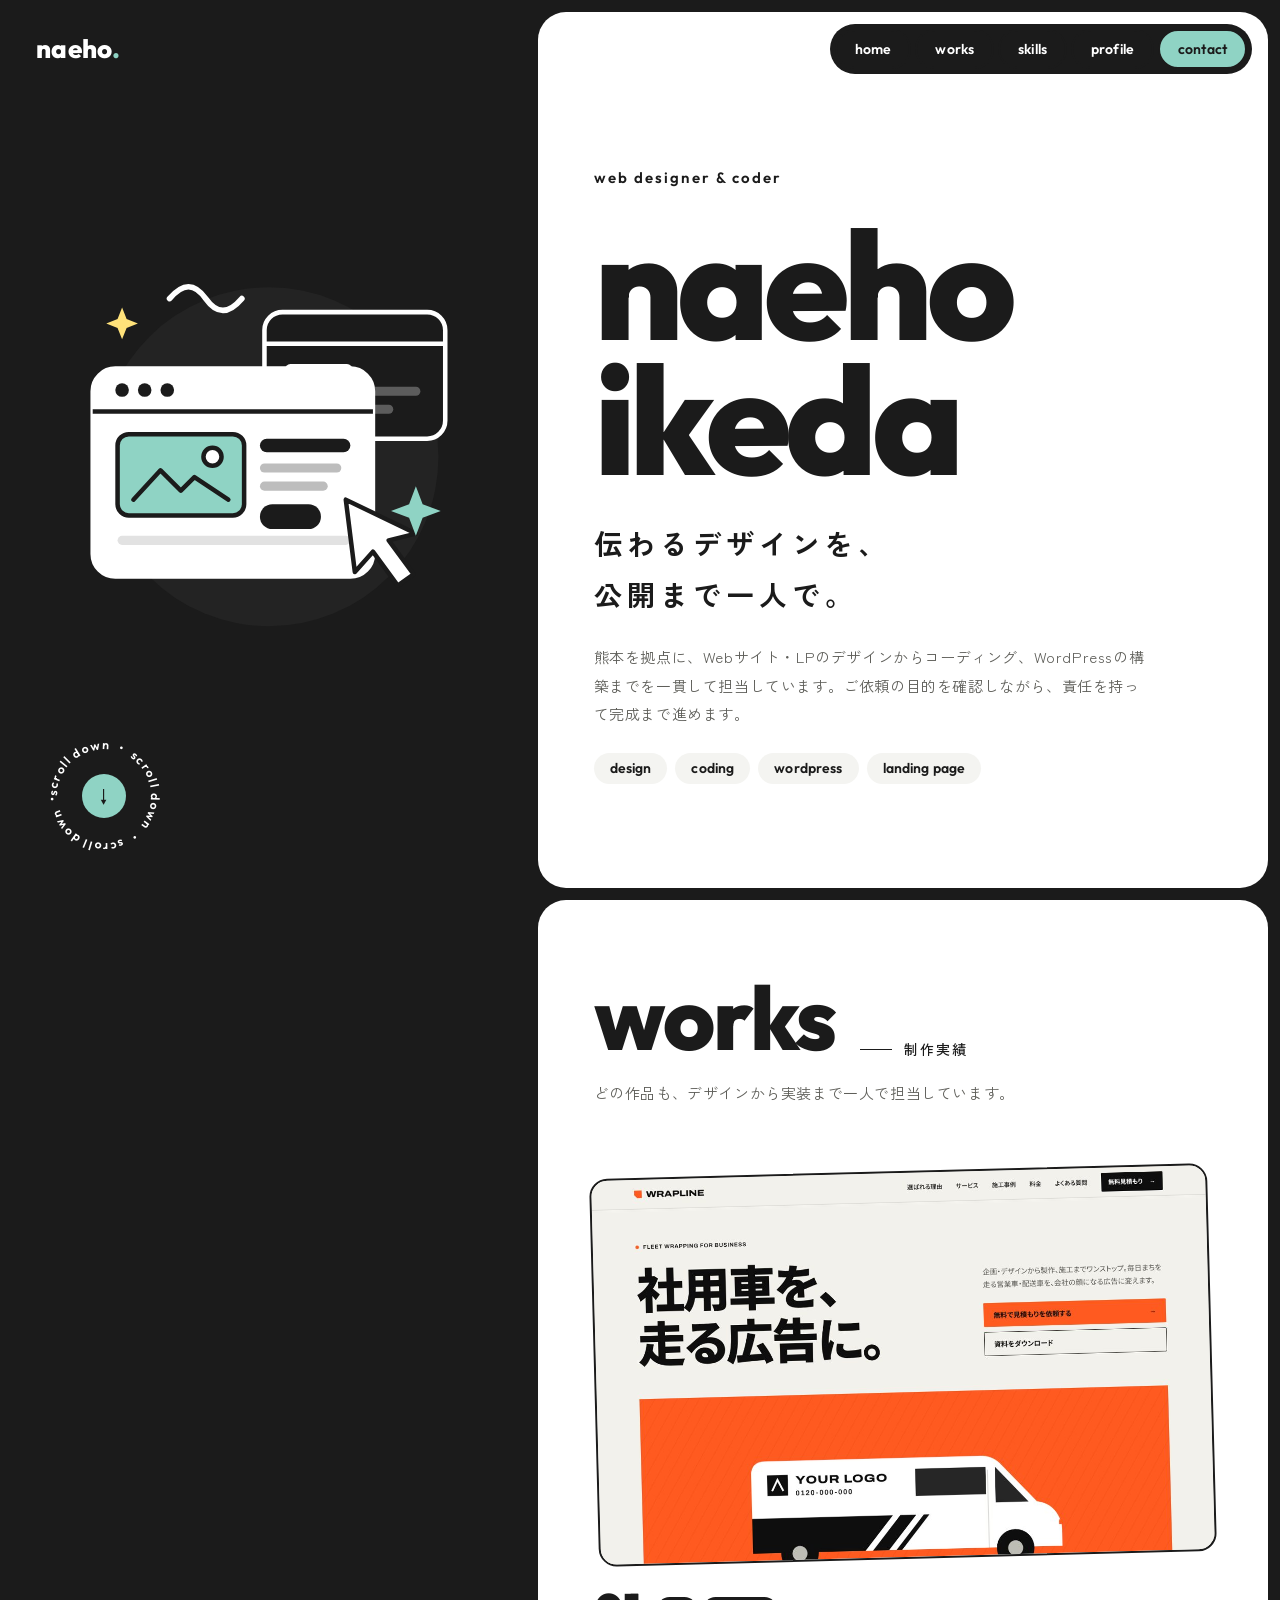
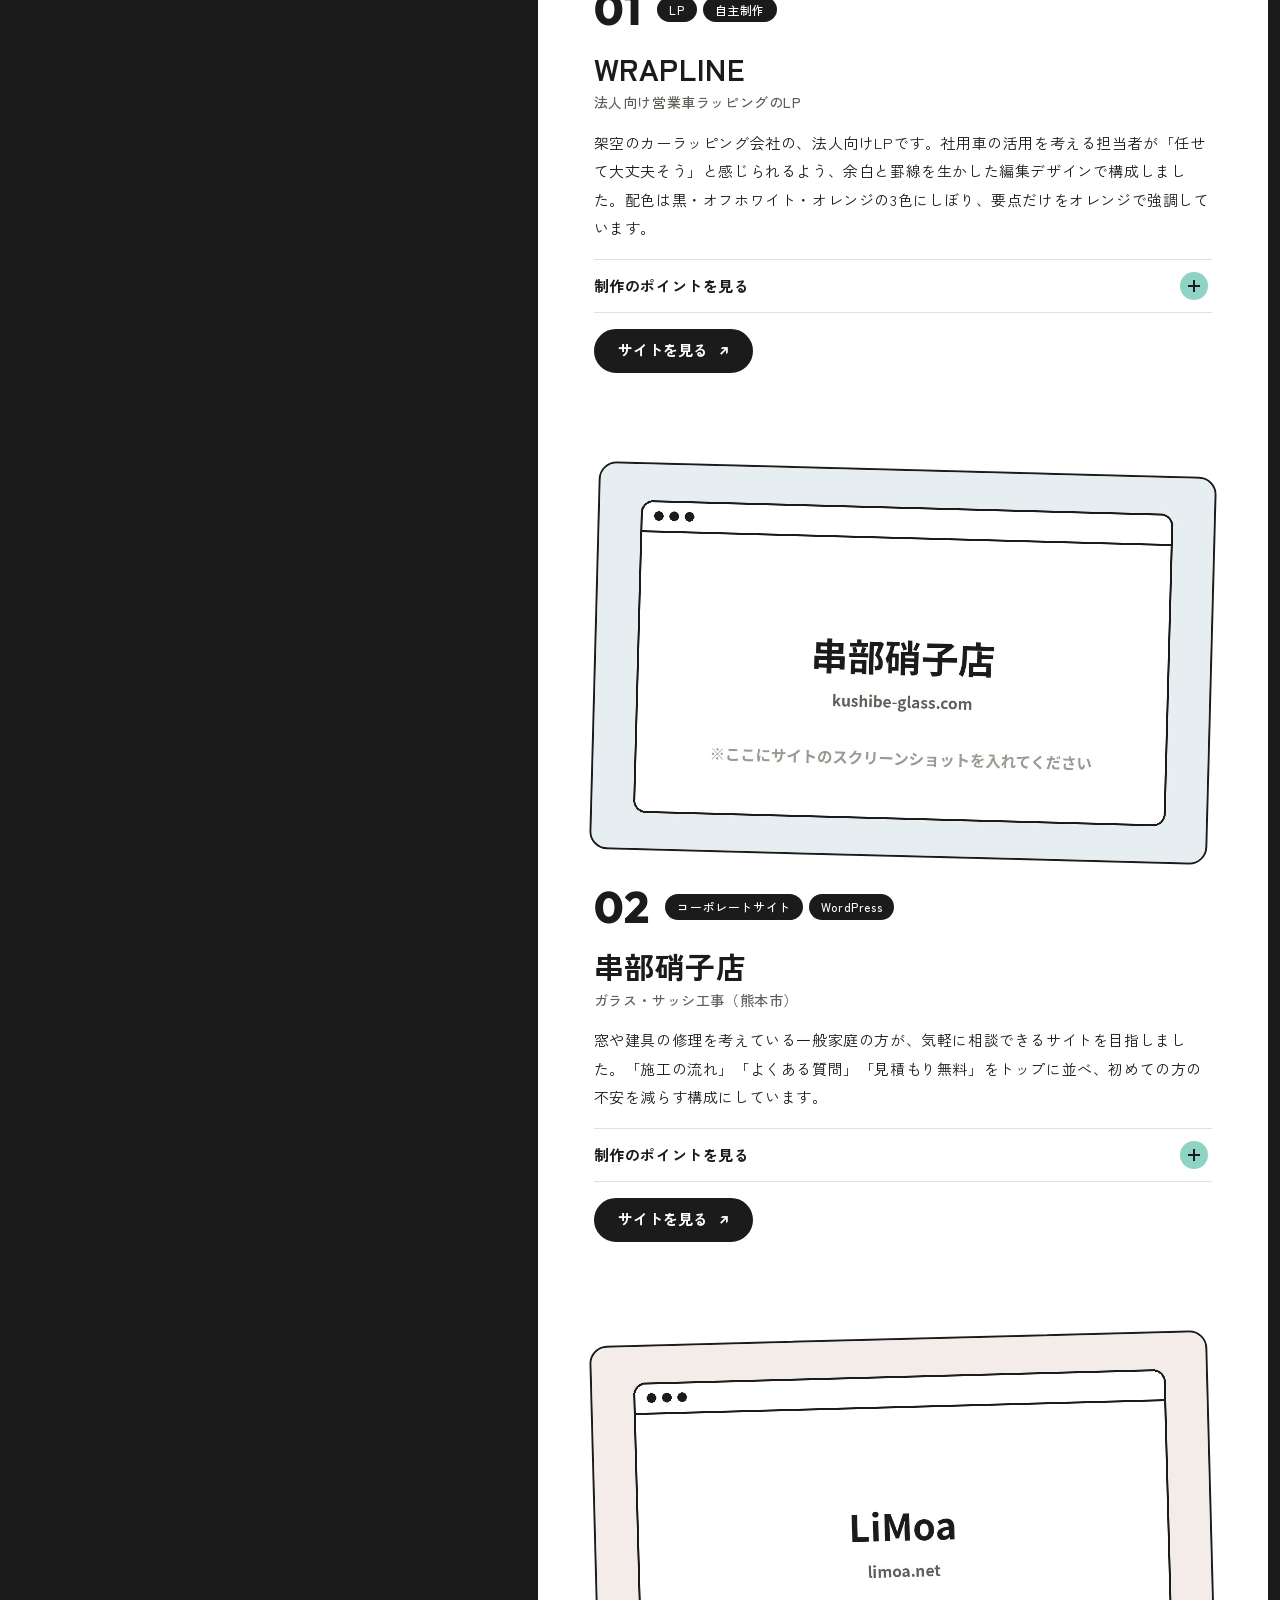
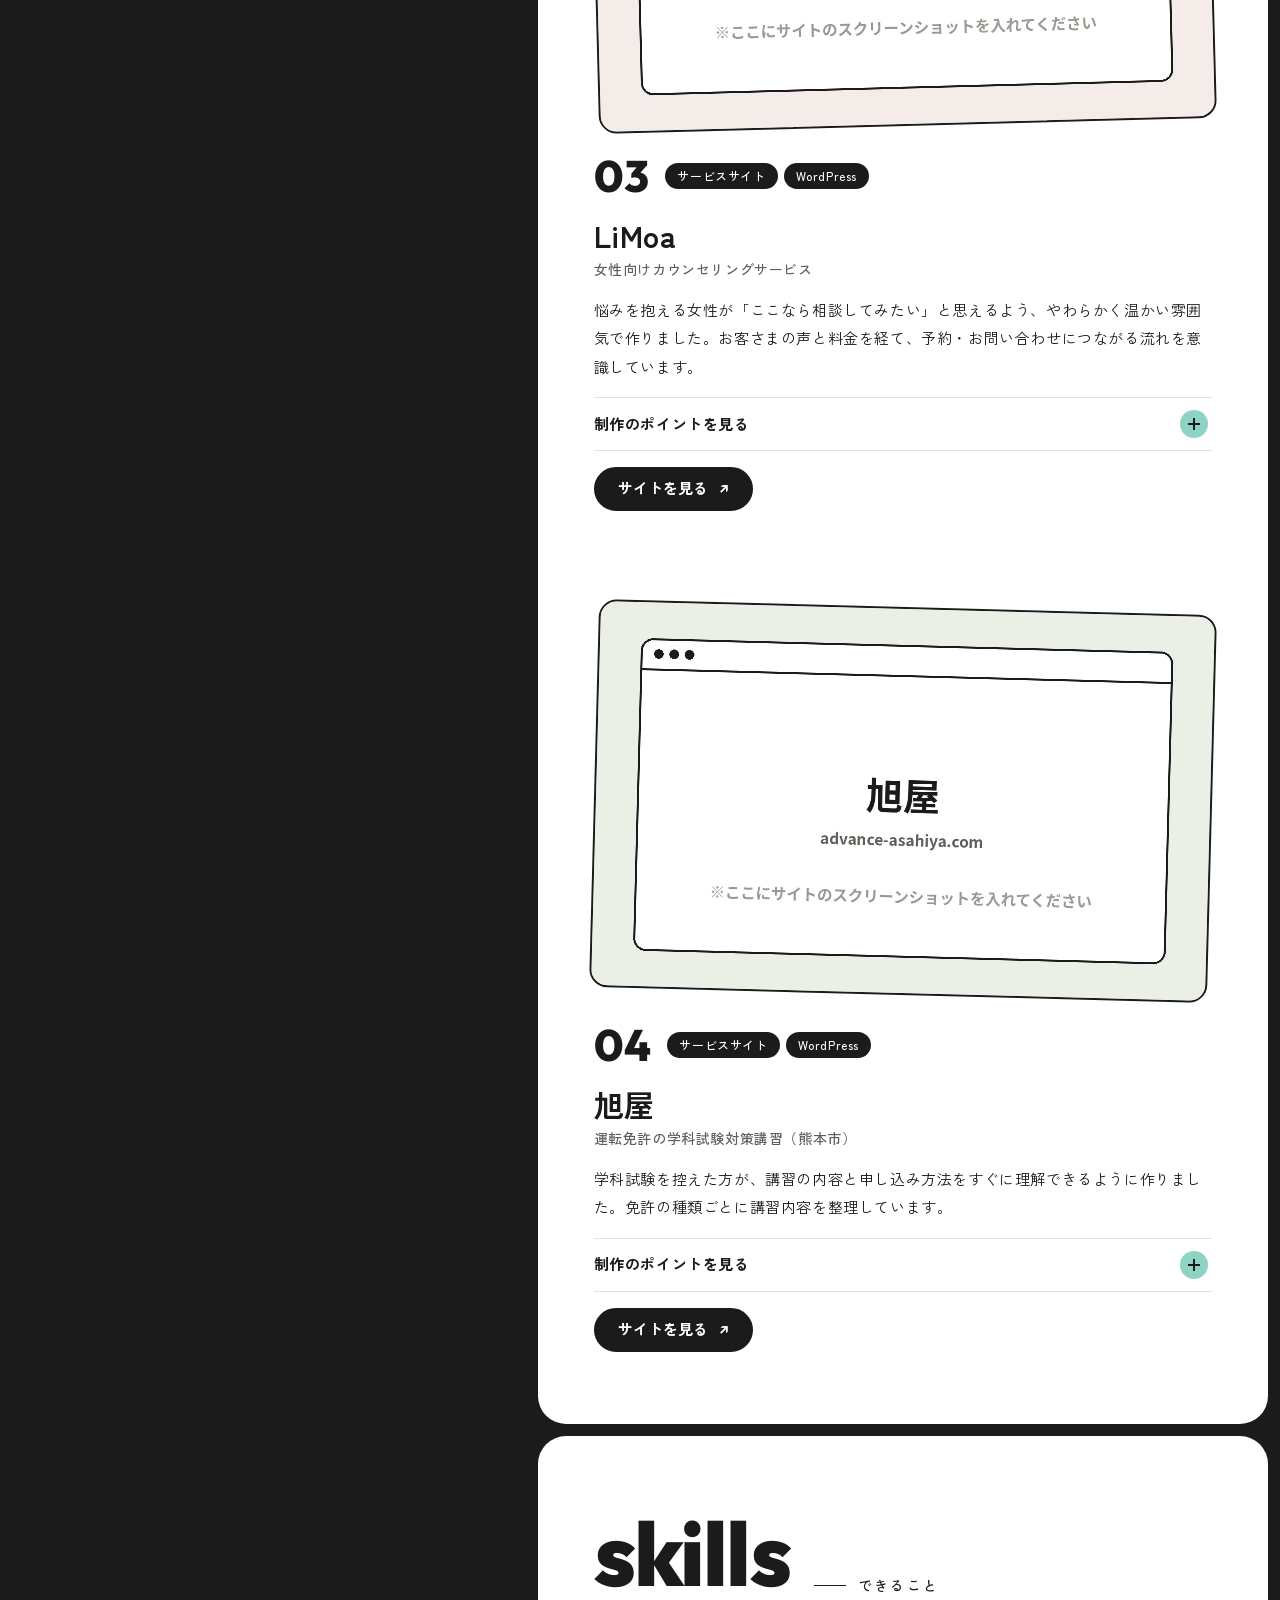
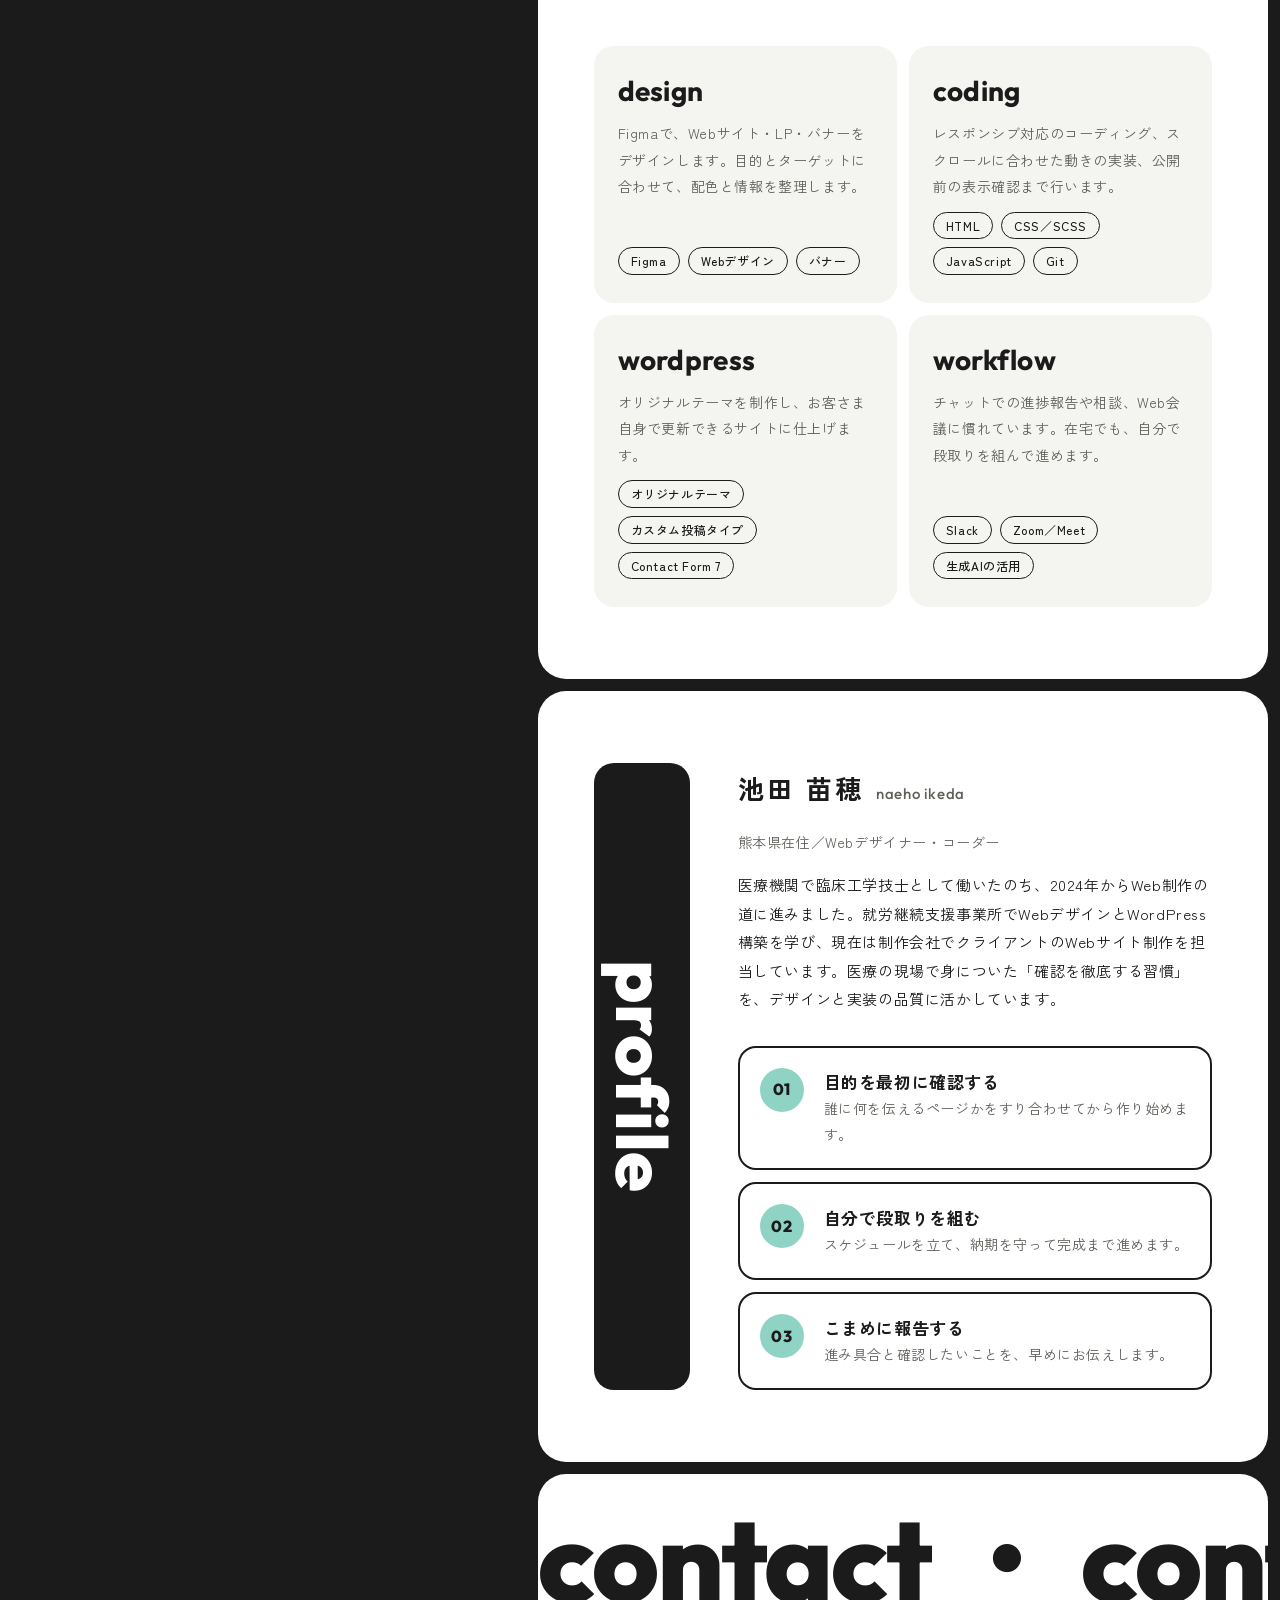
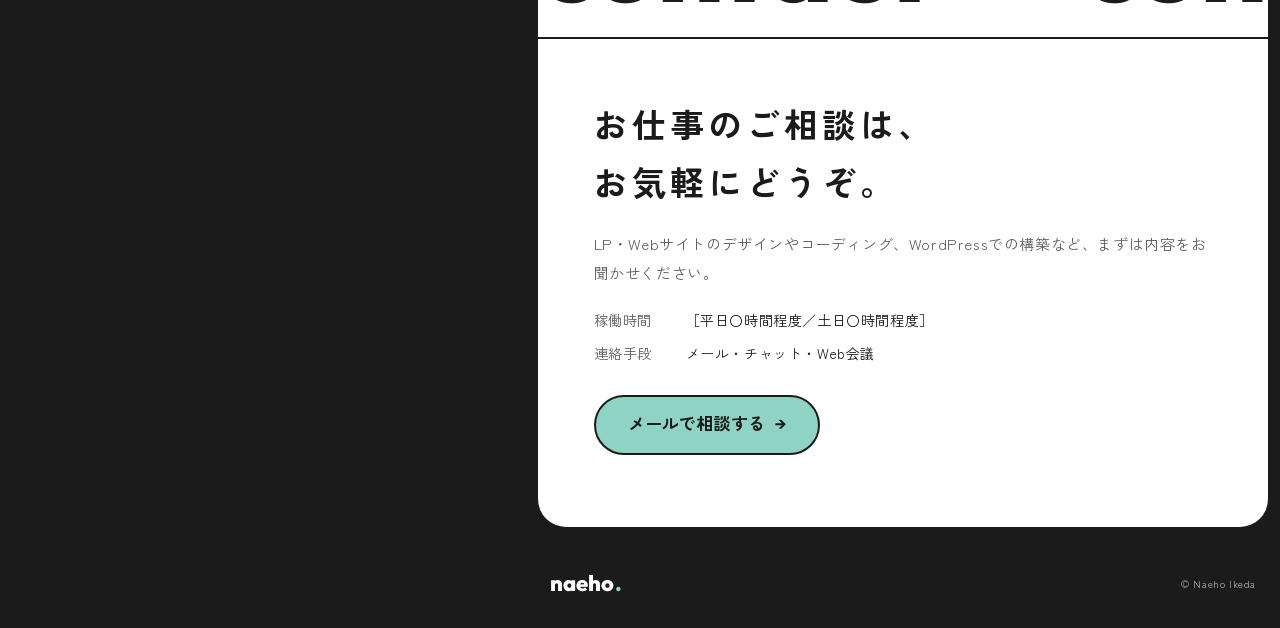
==== index.html @ 2c5d7d5a "ポートフォリオサイト" ====
<!DOCTYPE html>
<html lang="ja">
<head>
  <meta charset="UTF-8">
  <meta name="viewport" content="width=device-width, initial-scale=1">
  <title>naeho ikeda｜Webデザイナー・コーダー ポートフォリオ</title>
  <meta name="description" content="熊本のWebデザイナー・コーダー、池田苗穂のポートフォリオ。Webサイト・LPのデザインからコーディング、WordPress構築まで一貫して担当します。">
  <meta property="og:title" content="naeho ikeda｜Webデザイナー・コーダー ポートフォリオ">
  <meta property="og:description" content="Webサイト・LPのデザインからコーディング、WordPress構築まで一貫して担当します。">
  <meta property="og:type" content="website">
  <link rel="icon" href="img/favicon.svg" type="image/svg+xml">
  <script>
    // 動きを減らす設定でなければ、描画前に .js-anim を付けておく（ちらつき防止）
    if (!window.matchMedia('(prefers-reduced-motion: reduce)').matches) {
      document.documentElement.classList.add('js-anim');
    }
  </script>
  <link rel="preconnect" href="https://fonts.googleapis.com">
  <link rel="preconnect" href="https://fonts.gstatic.com" crossorigin>
  <link href="https://fonts.googleapis.com/css2?family=Outfit:wght@400;500;600;700;800&family=Zen+Kaku+Gothic+New:wght@400;500;700&display=swap" rel="stylesheet">
  <link rel="stylesheet" href="css/style.css">
</head>
<body>

  <!-- ===== Header（ロゴ＋丸いナビボタン） ===== -->
  <header class="header">
    <a href="#top" class="header__logo">naeho<span>.</span></a>

    <button class="menu-btn" type="button" aria-controls="global-nav" aria-expanded="false" aria-label="メニューを開く">
      <span class="menu-btn__bar"></span>
      <span class="menu-btn__bar"></span>
    </button>

    <nav class="nav" id="global-nav" aria-label="メニュー">
      <ul class="nav__list">
        <li><a href="#top" class="pill">home</a></li>
        <li><a href="#works" class="pill">works</a></li>
        <li><a href="#skills" class="pill">skills</a></li>
        <li><a href="#profile" class="pill">profile</a></li>
        <li><a href="#contact" class="pill pill--accent">contact</a></li>
      </ul>
    </nav>
  </header>

  <div class="layout">

    <!-- ===== 左：固定パネル（PC） / 上部ビジュアル（スマホ） ===== -->
    <aside class="stage" aria-label="メインビジュアル">
      <div class="stage__inner">
        <svg class="stage__illust" viewBox="0 0 400 400" role="img" aria-label="ブラウザの画面とカーソルのイラスト">
          <!-- 背景の丸 -->
          <circle cx="200" cy="206" r="150" fill="#232323"/>
          <!-- 後ろのウィンドウ -->
          <g class="illust-float illust-float--slow">
            <rect x="196" y="78" width="160" height="112" rx="16" fill="#1B1B1B" stroke="#FFFFFF" stroke-width="4"/>
            <path d="M196 106h160" stroke="#FFFFFF" stroke-width="4"/>
            <rect x="214" y="124" width="60" height="10" rx="5" fill="#FFFFFF"/>
            <rect x="214" y="144" width="120" height="8" rx="4" fill="#5C5C5C"/>
            <rect x="214" y="160" width="96" height="8" rx="4" fill="#5C5C5C"/>
          </g>
          <!-- 手前のウィンドウ -->
          <g class="illust-float">
            <rect x="44" y="128" width="248" height="184" rx="20" fill="#FFFFFF" stroke="#FFFFFF" stroke-width="4"/>
            <path d="M44 166h248" stroke="#1B1B1B" stroke-width="4"/>
            <circle cx="70" cy="147" r="6" fill="#1B1B1B"/>
            <circle cx="90" cy="147" r="6" fill="#1B1B1B"/>
            <circle cx="110" cy="147" r="6" fill="#1B1B1B"/>
            <rect x="66" y="186" width="112" height="72" rx="10" fill="#8FD3C4" stroke="#1B1B1B" stroke-width="4"/>
            <path d="M80 244l24-26 18 18 12-12 30 20" fill="none" stroke="#1B1B1B" stroke-width="4" stroke-linejoin="round" stroke-linecap="round"/>
            <circle cx="150" cy="206" r="8" fill="#FFFFFF" stroke="#1B1B1B" stroke-width="4"/>
            <rect x="192" y="190" width="80" height="12" rx="6" fill="#1B1B1B"/>
            <rect x="192" y="212" width="72" height="8" rx="4" fill="#BDBDBD"/>
            <rect x="192" y="228" width="60" height="8" rx="4" fill="#BDBDBD"/>
            <rect x="192" y="248" width="54" height="22" rx="11" fill="#1B1B1B"/>
            <rect x="66" y="276" width="206" height="8" rx="4" fill="#E2E2E2"/>
          </g>
          <!-- カーソル -->
          <g class="illust-cursor">
            <path d="M268 244l8 64 16-18 22 30 14-10-22-30 24-6z" fill="#FFFFFF" stroke="#1B1B1B" stroke-width="4" stroke-linejoin="round"/>
          </g>
          <!-- きらきら -->
          <path class="illust-twinkle" d="M330 232l6 16 16 6-16 6-6 16-6-16-16-6 16-6z" fill="#8FD3C4"/>
          <path class="illust-twinkle illust-twinkle--late" d="M70 74l4 10 10 4-10 4-4 10-4-10-10-4 10-4z" fill="#FFE27A"/>
          <!-- 波線 -->
          <path d="M112 66c12-14 22-14 32 0s20 14 32 0" fill="none" stroke="#FFFFFF" stroke-width="5" stroke-linecap="round"/>
        </svg>

        <!-- 回る丸い文字 -->
        <a href="#works" class="badge" aria-label="作品一覧へスクロール">
          <svg class="badge__text" viewBox="0 0 120 120" aria-hidden="true">
            <defs><path id="badge-circle" d="M60 60m-44 0a44 44 0 1 1 88 0a44 44 0 1 1-88 0"/></defs>
            <text><textPath href="#badge-circle">scroll down ・ scroll down ・ scroll down ・</textPath></text>
          </svg>
          <span class="badge__arrow" aria-hidden="true">↓</span>
        </a>
      </div>
    </aside>

    <!-- ===== 右：スクロールするパネル ===== -->
    <main class="panels" id="top">

      <!-- Hero -->
      <section class="panel hero" aria-labelledby="hero-title">
        <p class="hero__role">web designer &amp; coder</p>
        <h1 class="hero__name" id="hero-title">naeho<br>ikeda</h1>
        <p class="hero__catch">伝わるデザインを、<br>公開まで一人で。</p>
        <p class="hero__lead">熊本を拠点に、Webサイト・LPのデザインからコーディング、WordPressの構築までを一貫して担当しています。ご依頼の目的を確認しながら、責任を持って完成まで進めます。</p>
        <ul class="hero__tags" aria-label="対応できること">
          <li>design</li><li>coding</li><li>wordpress</li><li>landing page</li>
        </ul>
      </section>

      <!-- Works -->
      <section class="panel" id="works" aria-labelledby="works-title">
        <div class="head">
          <h2 class="head__en" id="works-title">works</h2>
          <p class="head__ja">制作実績</p>
        </div>
        <p class="panel__lead">どの作品も、デザインから実装まで一人で担当しています。</p>

        <div class="works">

          <!-- 01 WRAPLINE -->
          <article class="work" data-reveal>
            <a href="works/wrapline/" class="work__thumb" target="_blank" rel="noopener">
              <img src="img/works/wrapline.jpg" alt="WRAPLINE LPのファーストビュー" width="1200" height="750" loading="lazy">
            </a>
            <div class="work__body">
              <div class="work__meta">
                <span class="work__num">01</span>
                <ul class="work__tags"><li>LP</li><li>自主制作</li></ul>
              </div>
              <h3 class="work__title">WRAPLINE<span>法人向け営業車ラッピングのLP</span></h3>
              <p class="work__text">架空のカーラッピング会社の、法人向けLPです。社用車の活用を考える担当者が「任せて大丈夫そう」と感じられるよう、余白と罫線を生かした編集デザインで構成しました。配色は黒・オフホワイト・オレンジの3色にしぼり、要点だけをオレンジで強調しています。</p>
              <details class="work__detail">
                <summary>制作のポイントを見る</summary>
                <ul class="points">
                  <li>慣性スクロールと控えめなパララックス、スクロールに合わせて要素が現れる演出で、読み進める心地よさを意識しました。動きを減らす設定の環境では、演出を止めています。</li>
                  <li>スマホでは、ヘッダーのボタンが見えない間だけ問い合わせボタンを画面下に表示し、フォームまで来たら消えるようにしました。</li>
                  <li>「ご依頼の流れ」は、ゴールに向かう番号つきの1本線で表現しました。</li>
                  <li>人気プランの価格を大きく、オレンジで見せて、比べやすくしています。</li>
                </ul>
                <dl class="spec">
                  <div><dt>担当</dt><dd>企画・デザイン・コーディング</dd></div>
                  <div><dt>使用技術</dt><dd>HTML／SCSS（BEM）／JavaScript／Lenis／Rellax</dd></div>
                  <div><dt>期間</dt><dd>［約〇日］</dd></div>
                </dl>
              </details>
              <a href="works/wrapline/" class="pill pill--dark" target="_blank" rel="noopener">サイトを見る<span aria-hidden="true">↗</span></a>
            </div>
          </article>

          <!-- 02 串部硝子店 -->
          <article class="work" data-reveal>
            <a href="https://kushibe-glass.com" class="work__thumb" target="_blank" rel="noopener">
              <img src="img/works/kushibe.jpg" alt="串部硝子店サイトのトップページ" width="1200" height="750" loading="lazy">
            </a>
            <div class="work__body">
              <div class="work__meta">
                <span class="work__num">02</span>
                <ul class="work__tags"><li>コーポレートサイト</li><li>WordPress</li></ul>
              </div>
              <h3 class="work__title">串部硝子店<span>ガラス・サッシ工事（熊本市）</span></h3>
              <p class="work__text">窓や建具の修理を考えている一般家庭の方が、気軽に相談できるサイトを目指しました。「施工の流れ」「よくある質問」「見積もり無料」をトップに並べ、初めての方の不安を減らす構成にしています。</p>
              <details class="work__detail">
                <summary>制作のポイントを見る</summary>
                <ul class="points">
                  <li>施工実績とお知らせは、お客さま自身で更新できるようにしました。</li>
                  <li>電話とフォーム、どちらからでも相談しやすいよう、問い合わせ先をページの各所に置いています。</li>
                </ul>
                <dl class="spec">
                  <div><dt>担当</dt><dd>デザイン・コーディング・WordPress構築</dd></div>
                  <div><dt>使用技術</dt><dd>Figma／HTML／SCSS／JavaScript／WordPress</dd></div>
                  <div><dt>期間</dt><dd>［約〇か月］</dd></div>
                </dl>
              </details>
              <a href="https://kushibe-glass.com" class="pill pill--dark" target="_blank" rel="noopener">サイトを見る<span aria-hidden="true">↗</span></a>
            </div>
          </article>

          <!-- 03 LiMoa -->
          <article class="work" data-reveal>
            <a href="https://limoa.net/" class="work__thumb" target="_blank" rel="noopener">
              <img src="img/works/limoa.jpg" alt="LiMoaサイトのトップページ" width="1200" height="750" loading="lazy">
            </a>
            <div class="work__body">
              <div class="work__meta">
                <span class="work__num">03</span>
                <ul class="work__tags"><li>サービスサイト</li><li>WordPress</li></ul>
              </div>
              <h3 class="work__title">LiMoa<span>女性向けカウンセリングサービス</span></h3>
              <p class="work__text">悩みを抱える女性が「ここなら相談してみたい」と思えるよう、やわらかく温かい雰囲気で作りました。お客さまの声と料金を経て、予約・お問い合わせにつながる流れを意識しています。</p>
              <details class="work__detail">
                <summary>制作のポイントを見る</summary>
                <ul class="points">
                  <li>悩みの種類をアイコンで分けて、自分に当てはまる相談内容を見つけやすくしました。</li>
                  <li>コラムや講座の募集は、お知らせとして更新できるようにしています。</li>
                </ul>
                <dl class="spec">
                  <div><dt>担当</dt><dd>デザイン・コーディング・WordPress構築</dd></div>
                  <div><dt>使用技術</dt><dd>Figma／HTML／SCSS／JavaScript／WordPress</dd></div>
                  <div><dt>期間</dt><dd>［約〇か月］</dd></div>
                </dl>
              </details>
              <a href="https://limoa.net/" class="pill pill--dark" target="_blank" rel="noopener">サイトを見る<span aria-hidden="true">↗</span></a>
            </div>
          </article>

          <!-- 04 旭屋 -->
          <article class="work" data-reveal>
            <a href="https://advance-asahiya.com/" class="work__thumb" target="_blank" rel="noopener">
              <img src="img/works/asahiya.jpg" alt="旭屋サイトのトップページ" width="1200" height="750" loading="lazy">
            </a>
            <div class="work__body">
              <div class="work__meta">
                <span class="work__num">04</span>
                <ul class="work__tags"><li>サービスサイト</li><li>WordPress</li></ul>
              </div>
              <h3 class="work__title">旭屋<span>運転免許の学科試験対策講習（熊本市）</span></h3>
              <p class="work__text">学科試験を控えた方が、講習の内容と申し込み方法をすぐに理解できるように作りました。免許の種類ごとに講習内容を整理しています。</p>
              <details class="work__detail">
                <summary>制作のポイントを見る</summary>
                <ul class="points">
                  <li>よくある質問で、試験の予約方法などの疑問に先回りして答えています。</li>
                  <li>問い合わせフォームと、外部の予約フォームへの導線を分かりやすく配置しました。</li>
                </ul>
                <dl class="spec">
                  <div><dt>担当</dt><dd>デザイン・コーディング・WordPress構築</dd></div>
                  <div><dt>使用技術</dt><dd>Figma／HTML／SCSS／JavaScript／WordPress</dd></div>
                  <div><dt>期間</dt><dd>［約〇か月］</dd></div>
                </dl>
              </details>
              <a href="https://advance-asahiya.com/" class="pill pill--dark" target="_blank" rel="noopener">サイトを見る<span aria-hidden="true">↗</span></a>
            </div>
          </article>
        </div>
      </section>

      <!-- Skills -->
      <section class="panel" id="skills" aria-labelledby="skills-title">
        <div class="head">
          <h2 class="head__en" id="skills-title">skills</h2>
          <p class="head__ja">できること</p>
        </div>
        <div class="skills">
          <div class="skill" data-reveal>
            <h3 class="skill__title">design</h3>
            <p class="skill__text">Figmaで、Webサイト・LP・バナーをデザインします。目的とターゲットに合わせて、配色と情報を整理します。</p>
            <ul class="chips"><li>Figma</li><li>Webデザイン</li><li>バナー</li></ul>
          </div>
          <div class="skill" data-reveal>
            <h3 class="skill__title">coding</h3>
            <p class="skill__text">レスポンシブ対応のコーディング、スクロールに合わせた動きの実装、公開前の表示確認まで行います。</p>
            <ul class="chips"><li>HTML</li><li>CSS／SCSS</li><li>JavaScript</li><li>Git</li></ul>
          </div>
          <div class="skill" data-reveal>
            <h3 class="skill__title">wordpress</h3>
            <p class="skill__text">オリジナルテーマを制作し、お客さま自身で更新できるサイトに仕上げます。</p>
            <ul class="chips"><li>オリジナルテーマ</li><li>カスタム投稿タイプ</li><li>Contact Form 7</li></ul>
          </div>
          <div class="skill" data-reveal>
            <h3 class="skill__title">workflow</h3>
            <p class="skill__text">チャットでの進捗報告や相談、Web会議に慣れています。在宅でも、自分で段取りを組んで進めます。</p>
            <ul class="chips"><li>Slack</li><li>Zoom／Meet</li><li>生成AIの活用</li></ul>
          </div>
        </div>
      </section>

      <!-- Profile -->
      <section class="panel profile" id="profile" aria-labelledby="profile-title">
        <h2 class="profile__vertical" id="profile-title">profile</h2>
        <div class="profile__body">
          <p class="profile__name">池田 苗穂<span>naeho ikeda</span></p>
          <p class="profile__place">熊本県在住／Webデザイナー・コーダー</p>
          <p class="profile__text">医療機関で臨床工学技士として働いたのち、2024年からWeb制作の道に進みました。就労継続支援事業所でWebデザインとWordPress構築を学び、現在は制作会社でクライアントのWebサイト制作を担当しています。医療の現場で身についた「確認を徹底する習慣」を、デザインと実装の品質に活かしています。</p>
          <ol class="values">
            <li data-reveal><span class="values__num">01</span><div><h3>目的を最初に確認する</h3><p>誰に何を伝えるページかをすり合わせてから作り始めます。</p></div></li>
            <li data-reveal><span class="values__num">02</span><div><h3>自分で段取りを組む</h3><p>スケジュールを立て、納期を守って完成まで進めます。</p></div></li>
            <li data-reveal><span class="values__num">03</span><div><h3>こまめに報告する</h3><p>進み具合と確認したいことを、早めにお伝えします。</p></div></li>
          </ol>
        </div>
      </section>

      <!-- Contact -->
      <section class="panel contact" id="contact" aria-labelledby="contact-title">
        <div class="marquee" aria-hidden="true">
          <div class="marquee__track">
            <span>contact ・ contact ・ contact ・ contact ・ </span>
            <span>contact ・ contact ・ contact ・ contact ・ </span>
          </div>
        </div>
        <div class="contact__body">
          <h2 class="contact__title" id="contact-title">お仕事のご相談は、<br>お気軽にどうぞ。</h2>
          <p class="contact__text">LP・Webサイトのデザインやコーディング、WordPressでの構築など、まずは内容をお聞かせください。</p>
          <dl class="contact__info">
            <div><dt>稼働時間</dt><dd>［平日〇時間程度／土日〇時間程度］</dd></div>
            <div><dt>連絡手段</dt><dd>メール・チャット・Web会議</dd></div>
          </dl>
          <!-- ↓ mailto: のあとを、公開してよいメールアドレスに書き換えてください -->
          <a href="mailto:your-address@example.com" class="pill pill--accent pill--lg">メールで相談する<span aria-hidden="true">→</span></a>
        </div>
      </section>

      <footer class="footer">
        <p class="footer__logo">naeho<span>.</span></p>
        <small>&copy; Naeho Ikeda</small>
      </footer>
    </main>
  </div>

  <script src="js/main.js"></script>
</body>
</html>
---- css/style.css ----
*,
*::before,
*::after {
  box-sizing: border-box;
}

html {
  scroll-behavior: smooth;
  -webkit-text-size-adjust: 100%;
}

@media (prefers-reduced-motion: reduce) {
  html {
    scroll-behavior: auto;
  }
  *,
  *::before,
  *::after {
    animation: none !important;
    transition: none !important;
  }
}
body {
  margin: 0;
  font-family: "Zen Kaku Gothic New", "Hiragino Kaku Gothic ProN", "Yu Gothic", sans-serif;
  font-size: 15px;
  line-height: 1.9;
  letter-spacing: 0.04em;
  color: #1b1b1b;
  background: #1b1b1b;
  -webkit-font-smoothing: antialiased;
}

h1,
h2,
h3,
p,
ul,
ol,
dl,
dd {
  margin: 0;
}

ul,
ol {
  padding: 0;
  list-style: none;
}

img,
svg {
  display: block;
  max-width: 100%;
  height: auto;
}

a {
  color: inherit;
}

button {
  font: inherit;
  color: inherit;
}

:focus-visible {
  outline: 3px solid #8fd3c4;
  outline-offset: 3px;
}

body.is-menu-open {
  overflow: hidden;
}

.pill {
  font-family: "Outfit", "Zen Kaku Gothic New", "Hiragino Kaku Gothic ProN", "Yu Gothic", sans-serif;
  font-weight: 600;
  letter-spacing: 0.01em;
  display: inline-flex;
  align-items: center;
  justify-content: center;
  gap: 10px;
  min-height: 44px;
  padding: 8px 22px;
  border: 2px solid #1b1b1b;
  border-radius: 999px;
  background: #ffffff;
  color: #1b1b1b;
  font-size: 15px;
  line-height: 1.2;
  text-decoration: none;
  transition: background-color 0.2s, color 0.2s, transform 0.2s;
}
.pill:hover {
  background: #1b1b1b;
  color: #ffffff;
}
.pill--dark {
  background: #1b1b1b;
  color: #ffffff;
}
.pill--dark:hover {
  background: #8fd3c4;
  color: #1b1b1b;
}
.pill--accent {
  background: #8fd3c4;
  border-color: #1b1b1b;
  color: #1b1b1b;
}
.pill--accent:hover {
  background: #1b1b1b;
  color: #ffffff;
}
.pill--lg {
  min-height: 60px;
  padding: 14px 32px;
  font-size: 17px;
}

.panel {
  position: relative;
  padding: 48px 24px;
  border-radius: 28px;
  background: #ffffff;
}
@media (min-width: 768px) {
  .panel {
    padding: 72px 56px;
  }
}
.panel__lead {
  margin-top: 16px;
  color: #5f5f5a;
}

.head {
  display: flex;
  flex-wrap: wrap;
  align-items: baseline;
  gap: 8px 24px;
}
.head__en {
  font-family: "Outfit", "Zen Kaku Gothic New", "Hiragino Kaku Gothic ProN", "Yu Gothic", sans-serif;
  font-weight: 800;
  letter-spacing: 0.01em;
  font-size: clamp(52px, 7vw, 96px);
  line-height: 1;
  letter-spacing: -0.02em;
}
.head__ja {
  display: flex;
  align-items: center;
  gap: 12px;
  font-size: 14px;
  font-weight: 500;
  letter-spacing: 0.16em;
}
.head__ja::before {
  content: "";
  width: 32px;
  height: 1px;
  background: currentColor;
}

.chips {
  display: flex;
  flex-wrap: wrap;
  gap: 8px;
}
.chips li {
  padding: 2px 12px;
  border: 1px solid #1b1b1b;
  border-radius: 999px;
  font-size: 12px;
  font-weight: 500;
  line-height: 1.8;
}

@media (min-width: 1000px) {
  .layout {
    display: grid;
    grid-template-columns: minmax(0, 42fr) minmax(0, 58fr);
  }
}

.stage {
  position: relative;
  height: 82svh;
  min-height: 520px;
  padding: 72px 12px 12px;
}
@media (min-width: 1000px) {
  .stage {
    position: sticky;
    top: 0;
    height: 100vh;
    min-height: 0;
    padding: 12px;
  }
}
.stage__inner {
  position: relative;
  display: grid;
  place-items: center;
  height: 100%;
}
.stage__illust {
  width: min(88%, 520px);
}

.badge {
  position: absolute;
  right: 12px;
  bottom: 12px;
  display: grid;
  place-items: center;
  width: 112px;
  height: 112px;
  color: #ffffff;
  text-decoration: none;
}
@media (min-width: 1000px) {
  .badge {
    right: auto;
    left: 28px;
    bottom: 28px;
    width: 128px;
    height: 128px;
  }
}
.badge__text {
  position: absolute;
  inset: 0;
  width: 100%;
  height: 100%;
  animation: spin 18s linear infinite;
}
.badge__text text {
  font-family: "Outfit", "Zen Kaku Gothic New", "Hiragino Kaku Gothic ProN", "Yu Gothic", sans-serif;
  font-weight: 600;
  letter-spacing: 0.01em;
  font-size: 11.5px;
  letter-spacing: 0.14em;
  fill: currentColor;
}
.badge__arrow {
  display: grid;
  place-items: center;
  width: 44px;
  height: 44px;
  border-radius: 50%;
  background: #8fd3c4;
  color: #1b1b1b;
  font-size: 18px;
  font-weight: 700;
  transition: transform 0.2s;
}
.badge:hover .badge__arrow {
  transform: translateY(3px);
}

@keyframes spin {
  to {
    transform: rotate(360deg);
  }
}
.illust-float,
.illust-cursor,
.illust-twinkle {
  transform-box: fill-box;
  transform-origin: center;
}

.illust-float {
  animation: float 6s ease-in-out infinite;
}
.illust-float--slow {
  animation-duration: 8s;
  animation-delay: -2s;
}

.illust-cursor {
  animation: cursor 5s ease-in-out infinite;
}

.illust-twinkle {
  animation: twinkle 3s ease-in-out infinite;
}
.illust-twinkle--late {
  animation-delay: -1.5s;
}

@keyframes float {
  50% {
    transform: translateY(-8px);
  }
}
@keyframes cursor {
  50% {
    transform: translate(-10px, -6px);
  }
}
@keyframes twinkle {
  50% {
    transform: scale(0.6) rotate(20deg);
    opacity: 0.6;
  }
}
.panels {
  display: flex;
  flex-direction: column;
  gap: 12px;
  padding: 0 12px 12px;
}
@media (min-width: 1000px) {
  .panels {
    padding: 12px 12px 12px 0;
  }
}

.footer {
  display: flex;
  align-items: center;
  justify-content: space-between;
  padding: 24px 12px 12px;
  color: #bdbdb8;
  font-size: 12px;
}
.footer__logo {
  font-family: "Outfit", "Zen Kaku Gothic New", "Hiragino Kaku Gothic ProN", "Yu Gothic", sans-serif;
  font-weight: 800;
  letter-spacing: 0.01em;
  font-size: 22px;
  color: #ffffff;
}
.footer__logo span {
  color: #8fd3c4;
}

.header {
  position: fixed;
  inset: 0 0 auto 0;
  z-index: 100;
  display: flex;
  align-items: center;
  justify-content: space-between;
  min-height: 64px;
  padding: 10px 16px 10px 24px;
  background: #1b1b1b;
}
@media (min-width: 1000px) {
  .header {
    inset: 0 0 auto 0;
    padding: 24px 28px 0 36px;
    background: none;
    pointer-events: none;
  }
}
.header__logo {
  font-family: "Outfit", "Zen Kaku Gothic New", "Hiragino Kaku Gothic ProN", "Yu Gothic", sans-serif;
  font-weight: 800;
  letter-spacing: 0.01em;
  position: relative;
  z-index: 2;
  font-size: 26px;
  line-height: 1;
  color: #ffffff;
  text-decoration: none;
  pointer-events: auto;
}
.header__logo span {
  color: #8fd3c4;
}

.menu-btn {
  position: relative;
  z-index: 2;
  display: flex;
  flex-direction: column;
  justify-content: center;
  gap: 7px;
  width: 48px;
  height: 48px;
  padding: 0 13px;
  border: 0;
  border-radius: 50%;
  background: #ffffff;
  cursor: pointer;
}
@media (min-width: 1000px) {
  .menu-btn {
    display: none;
  }
}
.menu-btn__bar {
  display: block;
  height: 2px;
  background: #1b1b1b;
  transition: transform 0.3s;
}
.menu-btn[aria-expanded=true] .menu-btn__bar:nth-child(1) {
  transform: translateY(4.5px) rotate(45deg);
}
.menu-btn[aria-expanded=true] .menu-btn__bar:nth-child(2) {
  transform: translateY(-4.5px) rotate(-45deg);
}

@media (max-width: 999.98px) {
  .nav {
    position: fixed;
    inset: 0;
    display: grid;
    place-items: center;
    background: #1b1b1b;
    visibility: hidden;
    opacity: 0;
    transition: opacity 0.25s, visibility 0.25s;
  }
  .nav.is-open {
    visibility: visible;
    opacity: 1;
  }
}
@media (min-width: 1000px) {
  .nav {
    pointer-events: auto;
  }
}
.nav__list {
  display: flex;
  flex-direction: column;
  align-items: center;
  gap: 14px;
}
.nav__list .pill {
  min-width: 220px;
  min-height: 60px;
  font-size: 22px;
}
@media (min-width: 1000px) {
  .nav__list {
    flex-direction: row;
    gap: 4px;
    padding: 5px;
    border-radius: 999px;
    background: #1b1b1b;
  }
  .nav__list .pill {
    min-width: 0;
    min-height: 40px;
    padding: 6px 18px;
    border-color: #1b1b1b;
    background: #1b1b1b;
    color: #ffffff;
    font-size: 14px;
  }
  .nav__list .pill:hover {
    background: #ffffff;
    color: #1b1b1b;
  }
  .nav__list .pill--accent {
    background: #8fd3c4;
    color: #1b1b1b;
  }
}

.hero {
  display: flex;
  flex-direction: column;
  justify-content: center;
  gap: 24px;
}
@media (min-width: 1000px) {
  .hero {
    min-height: calc(100vh - 24px);
    padding-top: 120px;
  }
}
.hero__role {
  font-family: "Outfit", "Zen Kaku Gothic New", "Hiragino Kaku Gothic ProN", "Yu Gothic", sans-serif;
  font-weight: 600;
  letter-spacing: 0.01em;
  font-size: 15px;
  letter-spacing: 0.14em;
}
.hero__name {
  font-family: "Outfit", "Zen Kaku Gothic New", "Hiragino Kaku Gothic ProN", "Yu Gothic", sans-serif;
  font-weight: 800;
  letter-spacing: 0.01em;
  font-size: clamp(76px, 12vw, 168px);
  line-height: 0.88;
  letter-spacing: -0.04em;
}
.hero__catch {
  margin-top: 8px;
  font-size: clamp(20px, 2.2vw, 28px);
  font-weight: 700;
  line-height: 1.8;
  letter-spacing: 0.18em;
}
.hero__lead {
  max-width: 560px;
  color: #5f5f5a;
}
.hero__tags {
  display: flex;
  flex-wrap: wrap;
  gap: 8px;
}
.hero__tags li {
  font-family: "Outfit", "Zen Kaku Gothic New", "Hiragino Kaku Gothic ProN", "Yu Gothic", sans-serif;
  font-weight: 600;
  letter-spacing: 0.01em;
  padding: 6px 16px;
  border-radius: 999px;
  background: #f4f4f1;
  font-size: 14px;
  line-height: 1.4;
}

.works {
  display: flex;
  flex-direction: column;
  gap: 72px;
  margin-top: 48px;
}
@media (min-width: 768px) {
  .works {
    gap: 96px;
    margin-top: 64px;
  }
}

.work {
  display: grid;
  gap: 28px;
}
.work__thumb {
  display: block;
  overflow: hidden;
  border: 2px solid #1b1b1b;
  border-radius: 18px;
  background: #f4f4f1;
  transform: rotate(-1.5deg);
  transition: transform 0.35s cubic-bezier(0.2, 0.8, 0.2, 1), box-shadow 0.35s;
}
.work__thumb img {
  width: 100%;
  aspect-ratio: 16/10;
  object-fit: cover;
  object-position: top;
}
.work__thumb:hover {
  transform: rotate(0) translateY(-6px);
  box-shadow: 0 12px 0 #1b1b1b;
}
.work:nth-child(even) .work__thumb {
  transform: rotate(1.5deg);
}
.work:nth-child(even) .work__thumb:hover {
  transform: rotate(0) translateY(-6px);
}
.work__body {
  display: flex;
  flex-direction: column;
  align-items: flex-start;
  gap: 16px;
}
.work__meta {
  display: flex;
  flex-wrap: wrap;
  align-items: center;
  gap: 12px 16px;
}
.work__num {
  font-family: "Outfit", "Zen Kaku Gothic New", "Hiragino Kaku Gothic ProN", "Yu Gothic", sans-serif;
  font-weight: 800;
  letter-spacing: 0.01em;
  font-size: 44px;
  line-height: 1;
}
.work__tags {
  display: flex;
  flex-wrap: wrap;
  gap: 6px;
}
.work__tags li {
  padding: 2px 12px;
  border-radius: 999px;
  background: #1b1b1b;
  color: #ffffff;
  font-size: 12px;
  font-weight: 500;
  line-height: 1.8;
}
.work__title {
  font-size: clamp(24px, 2.6vw, 30px);
  font-weight: 700;
  line-height: 1.4;
}
.work__title span {
  display: block;
  margin-top: 4px;
  font-size: 14px;
  font-weight: 500;
  color: #5f5f5a;
}
.work__text {
  color: #1b1b1b;
}
.work__detail {
  width: 100%;
  border-top: 1px solid #e2e2dc;
  border-bottom: 1px solid #e2e2dc;
}
.work__detail summary {
  position: relative;
  display: flex;
  align-items: center;
  min-height: 52px;
  padding-right: 40px;
  font-weight: 700;
  list-style: none;
  cursor: pointer;
}
.work__detail summary::-webkit-details-marker {
  display: none;
}
.work__detail summary::after {
  content: "";
  position: absolute;
  right: 4px;
  width: 28px;
  height: 28px;
  border-radius: 50%;
  background: linear-gradient(#1b1b1b, #1b1b1b) center/12px 2px no-repeat, linear-gradient(#1b1b1b, #1b1b1b) center/2px 12px no-repeat, #8fd3c4;
  transition: transform 0.3s;
}
.work__detail[open] summary::after {
  transform: rotate(45deg);
}

.points {
  display: flex;
  flex-direction: column;
  gap: 10px;
  padding-bottom: 20px;
}
.points li {
  position: relative;
  padding-left: 20px;
}
.points li::before {
  content: "";
  position: absolute;
  top: 0.75em;
  left: 2px;
  width: 8px;
  height: 8px;
  border-radius: 50%;
  background: #8fd3c4;
}

.spec {
  display: grid;
  gap: 6px;
  margin-bottom: 20px;
  padding: 16px 20px;
  border-radius: 14px;
  background: #f4f4f1;
  font-size: 14px;
}
.spec div {
  display: grid;
  grid-template-columns: 72px minmax(0, 1fr);
  gap: 12px;
}
.spec dt {
  color: #5f5f5a;
}

.skills {
  display: grid;
  gap: 12px;
  margin-top: 48px;
}
@media (min-width: 768px) {
  .skills {
    grid-template-columns: repeat(2, minmax(0, 1fr));
  }
}

.skill {
  display: flex;
  flex-direction: column;
  gap: 12px;
  padding: 28px 24px;
  border-radius: 20px;
  background: #f4f4f1;
}
.skill__title {
  font-family: "Outfit", "Zen Kaku Gothic New", "Hiragino Kaku Gothic ProN", "Yu Gothic", sans-serif;
  font-weight: 700;
  letter-spacing: 0.01em;
  font-size: 28px;
  line-height: 1.2;
}
.skill__text {
  flex-grow: 1;
  font-size: 14px;
  color: #5f5f5a;
}

.profile {
  display: grid;
  gap: 32px;
}
@media (min-width: 768px) {
  .profile {
    grid-template-columns: 96px minmax(0, 1fr);
    gap: 48px;
  }
}
.profile__vertical {
  font-family: "Outfit", "Zen Kaku Gothic New", "Hiragino Kaku Gothic ProN", "Yu Gothic", sans-serif;
  font-weight: 800;
  letter-spacing: 0.01em;
  display: flex;
  align-items: center;
  justify-content: center;
  padding: 12px 24px;
  border-radius: 20px;
  background: #1b1b1b;
  color: #ffffff;
  font-size: 56px;
  line-height: 1;
}
@media (min-width: 768px) {
  .profile__vertical {
    writing-mode: vertical-rl;
    padding: 32px 12px;
    font-size: 72px;
  }
}
.profile__body {
  display: flex;
  flex-direction: column;
  gap: 16px;
}
.profile__name {
  font-size: 26px;
  font-weight: 700;
  letter-spacing: 0.12em;
}
.profile__name span {
  font-family: "Outfit", "Zen Kaku Gothic New", "Hiragino Kaku Gothic ProN", "Yu Gothic", sans-serif;
  font-weight: 500;
  letter-spacing: 0.01em;
  margin-left: 12px;
  font-size: 15px;
  color: #5f5f5a;
  letter-spacing: 0.04em;
}
.profile__place {
  font-size: 14px;
  color: #5f5f5a;
}

.values {
  display: grid;
  gap: 12px;
  margin-top: 16px;
}
.values li {
  display: grid;
  grid-template-columns: 52px minmax(0, 1fr);
  gap: 12px;
  align-items: start;
  padding: 20px;
  border: 2px solid #1b1b1b;
  border-radius: 18px;
}
.values h3 {
  font-size: 17px;
  font-weight: 700;
  line-height: 1.6;
}
.values p {
  font-size: 14px;
  color: #5f5f5a;
}
.values__num {
  font-family: "Outfit", "Zen Kaku Gothic New", "Hiragino Kaku Gothic ProN", "Yu Gothic", sans-serif;
  font-weight: 800;
  letter-spacing: 0.01em;
  display: grid;
  place-items: center;
  width: 44px;
  height: 44px;
  border-radius: 50%;
  background: #8fd3c4;
  font-size: 16px;
}

.contact {
  overflow: hidden;
  padding-top: 0;
  padding-inline: 0;
}
.contact__body {
  display: flex;
  flex-direction: column;
  align-items: flex-start;
  gap: 20px;
  padding: 40px 24px 0;
}
@media (min-width: 768px) {
  .contact__body {
    padding: 56px 56px 0;
  }
}
.contact__title {
  font-size: clamp(24px, 2.8vw, 34px);
  font-weight: 700;
  line-height: 1.7;
  letter-spacing: 0.12em;
}
.contact__text {
  color: #5f5f5a;
}
.contact__info {
  display: grid;
  gap: 6px;
  margin-bottom: 8px;
  font-size: 14px;
}
.contact__info div {
  display: grid;
  grid-template-columns: 80px minmax(0, 1fr);
  gap: 12px;
}
.contact__info dt {
  color: #5f5f5a;
}

.marquee {
  overflow: hidden;
  padding-block: 28px 20px;
  border-bottom: 2px solid #1b1b1b;
}
.marquee__track {
  display: flex;
  width: max-content;
  animation: marquee 24s linear infinite;
}
.marquee__track span {
  font-family: "Outfit", "Zen Kaku Gothic New", "Hiragino Kaku Gothic ProN", "Yu Gothic", sans-serif;
  font-weight: 800;
  letter-spacing: 0.01em;
  padding-right: 0.3em;
  font-size: clamp(64px, 9vw, 132px);
  line-height: 1;
  letter-spacing: -0.02em;
  white-space: nowrap;
}

@keyframes marquee {
  to {
    transform: translateX(-50%);
  }
}
.js-anim [data-reveal] {
  opacity: 0;
  transform: translateY(28px);
  transition: opacity 0.8s cubic-bezier(0.16, 1, 0.3, 1), transform 0.8s cubic-bezier(0.16, 1, 0.3, 1);
}

.js-anim [data-reveal].is-revealed {
  opacity: 1;
  transform: none;
}

.js-anim .skills [data-reveal]:nth-child(1),
.js-anim .values [data-reveal]:nth-child(1) {
  transition-delay: 0.08s;
}
.js-anim .skills [data-reveal]:nth-child(2),
.js-anim .values [data-reveal]:nth-child(2) {
  transition-delay: 0.16s;
}
.js-anim .skills [data-reveal]:nth-child(3),
.js-anim .values [data-reveal]:nth-child(3) {
  transition-delay: 0.24s;
}
.js-anim .skills [data-reveal]:nth-child(4),
.js-anim .values [data-reveal]:nth-child(4) {
  transition-delay: 0.32s;
}
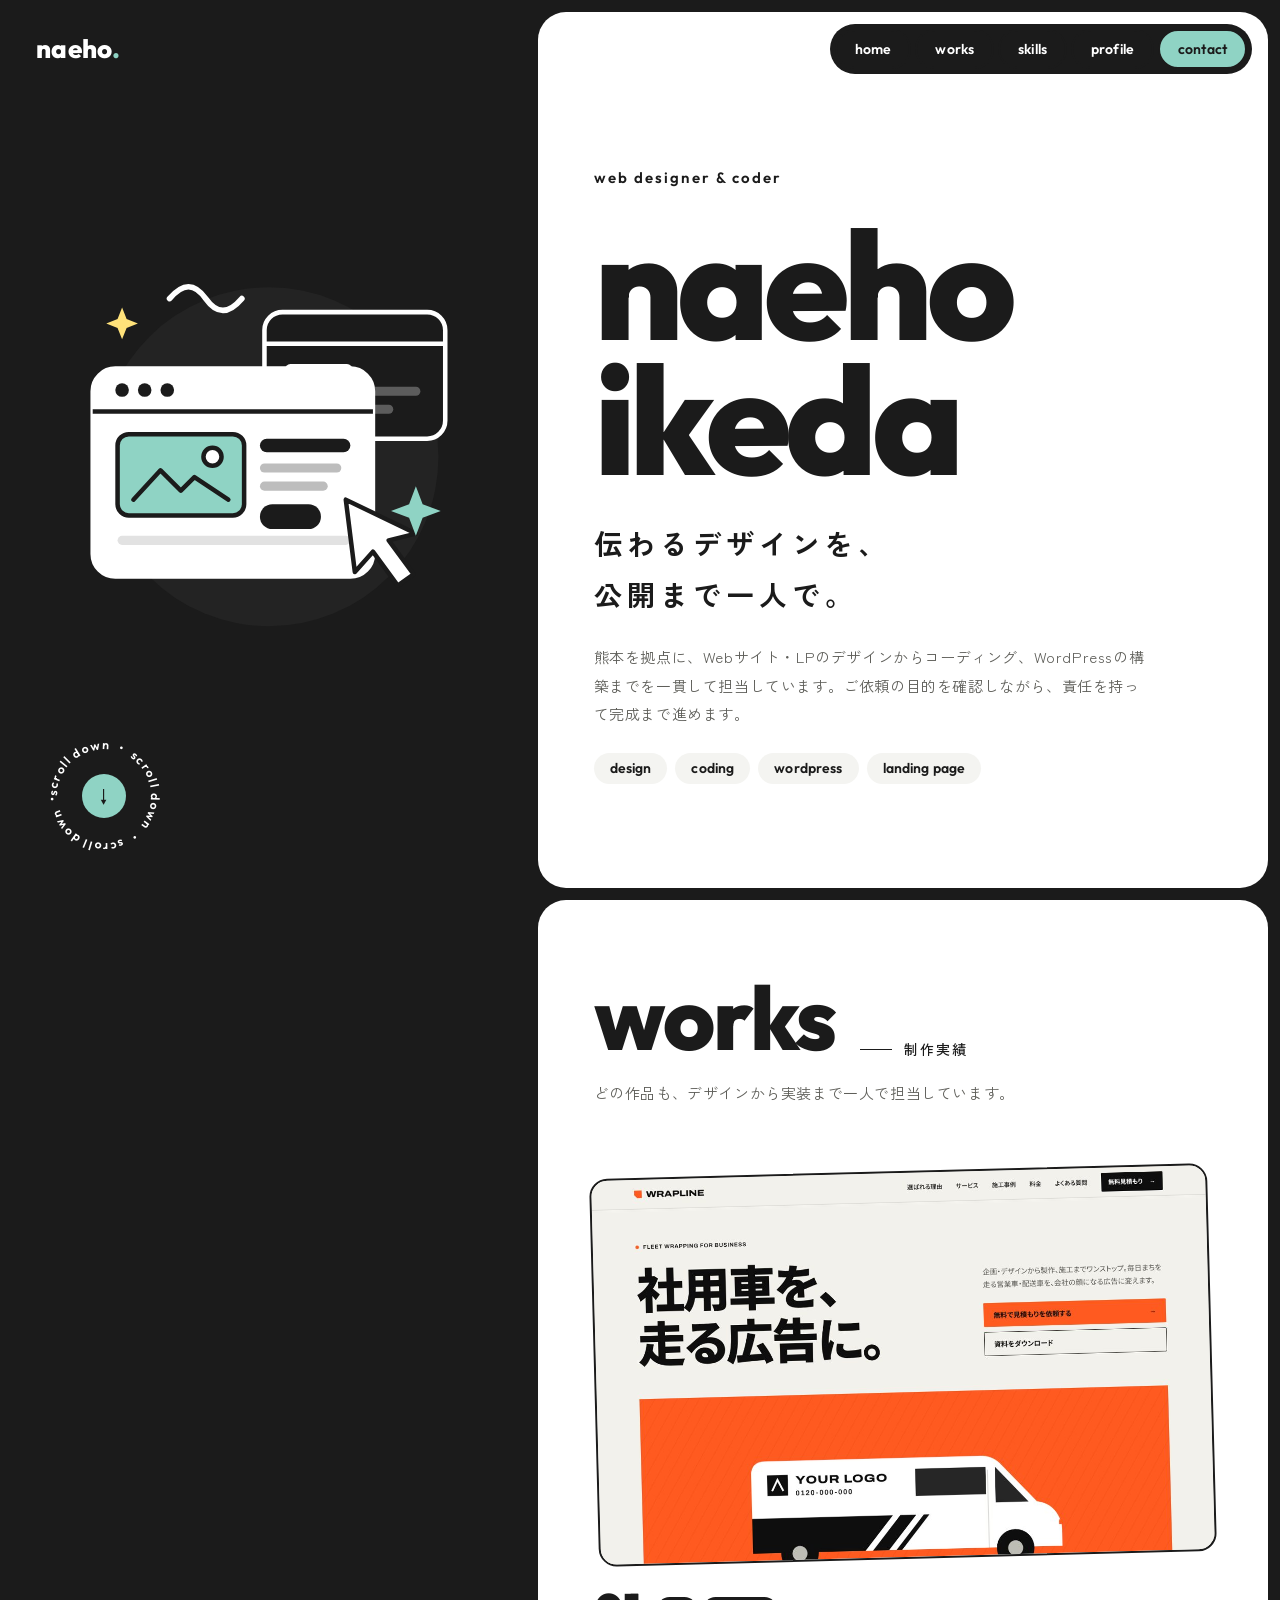
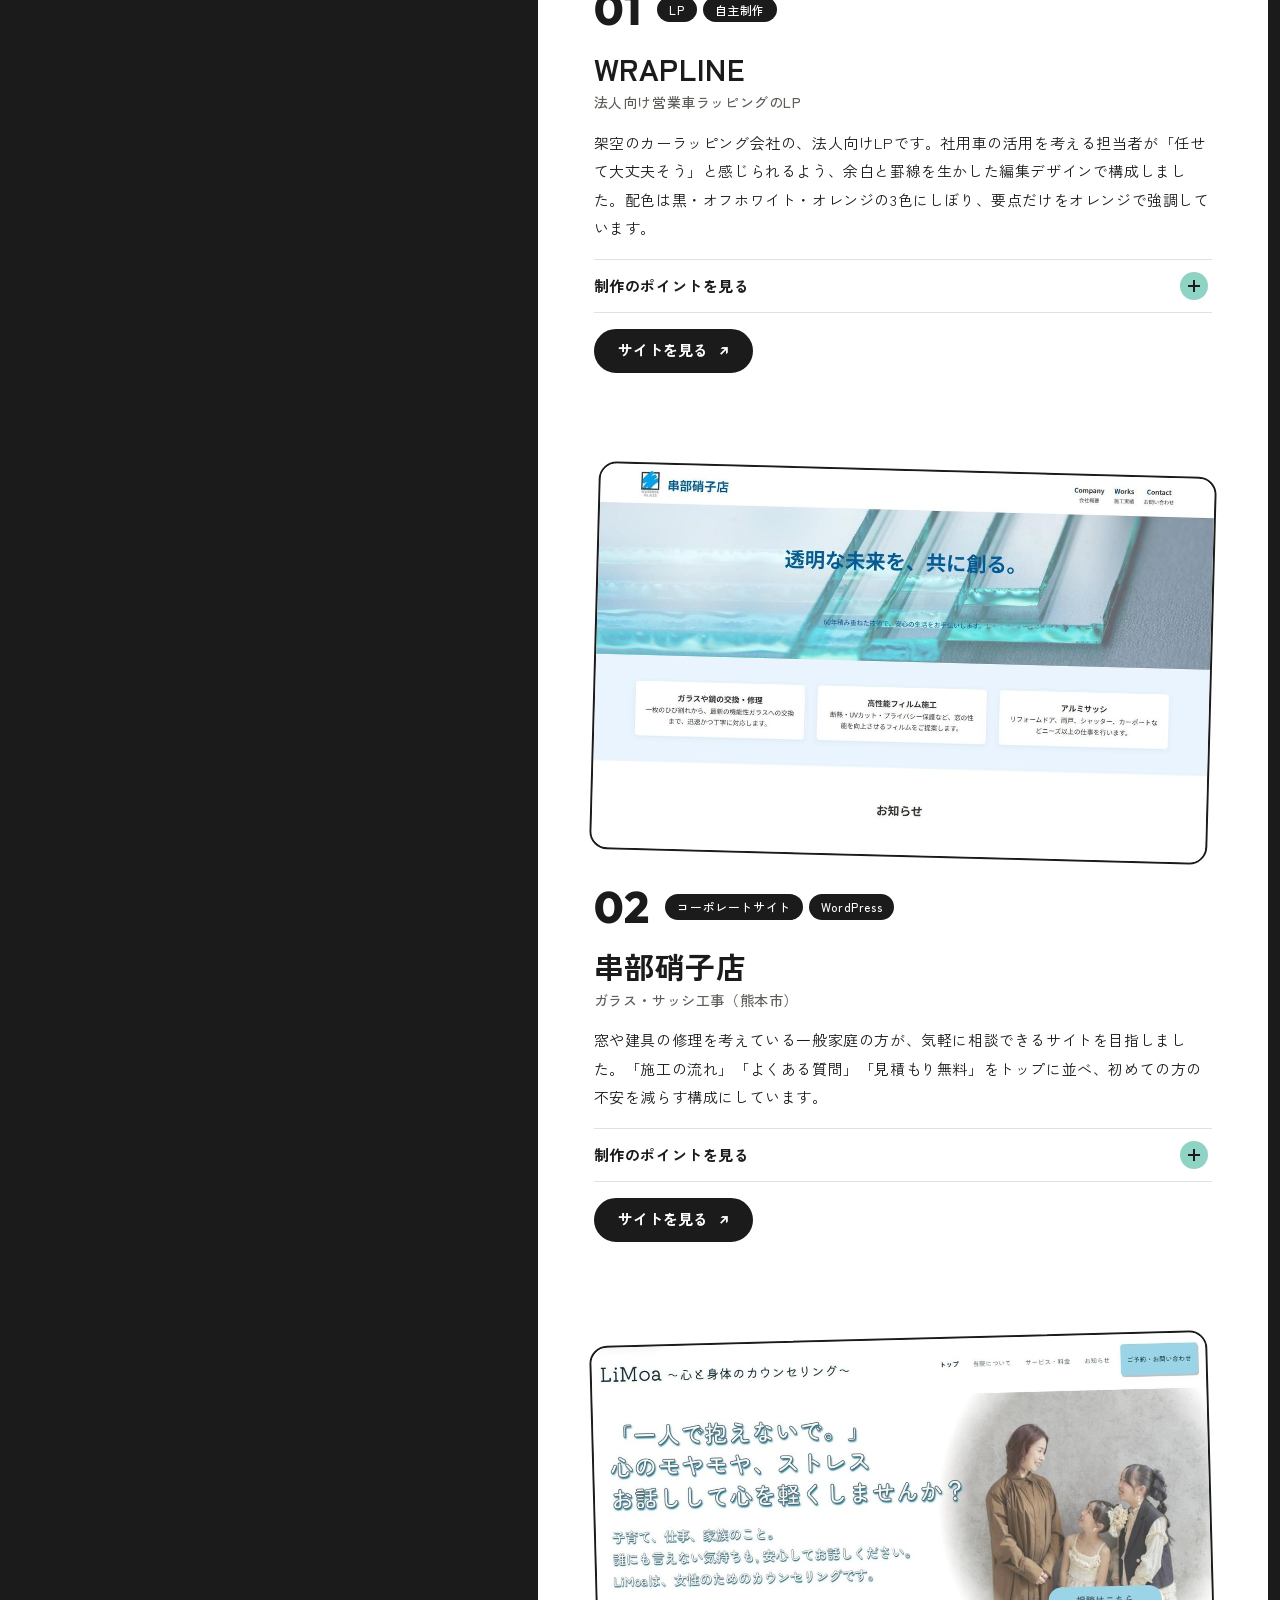
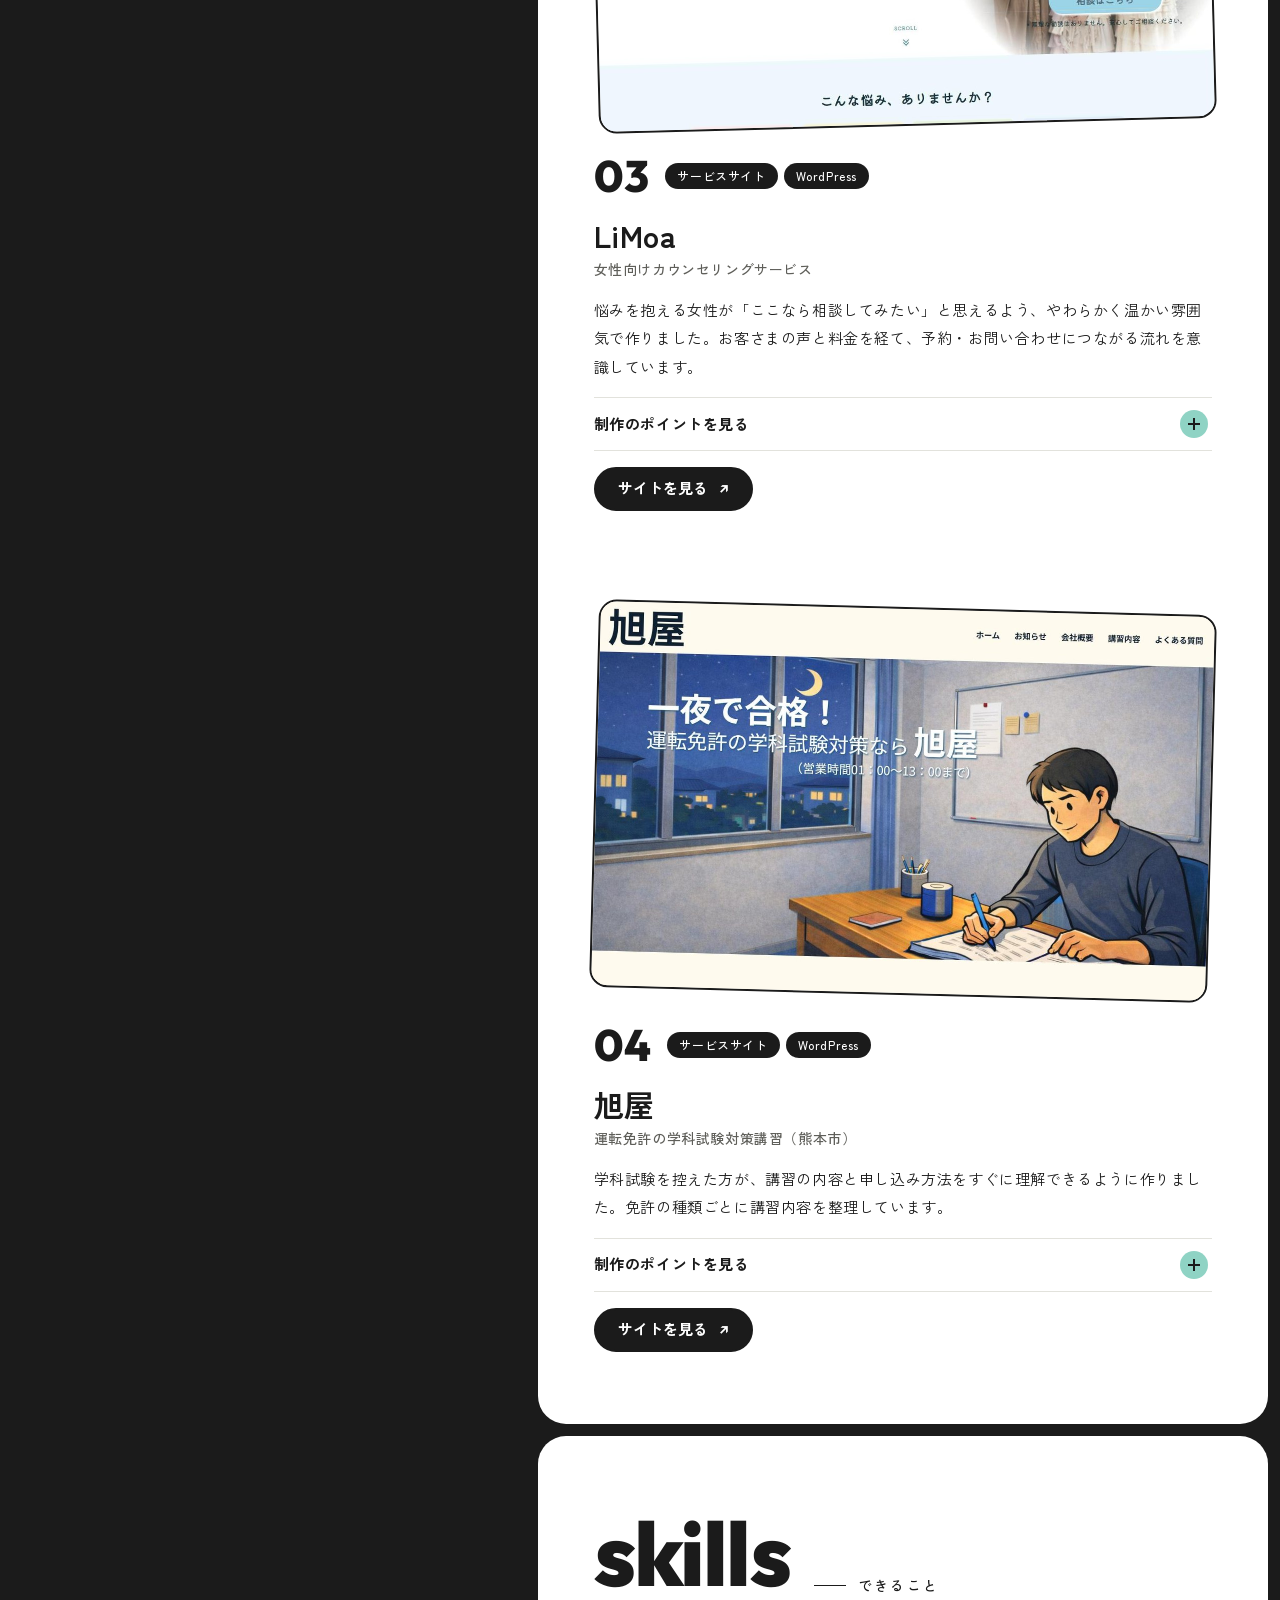
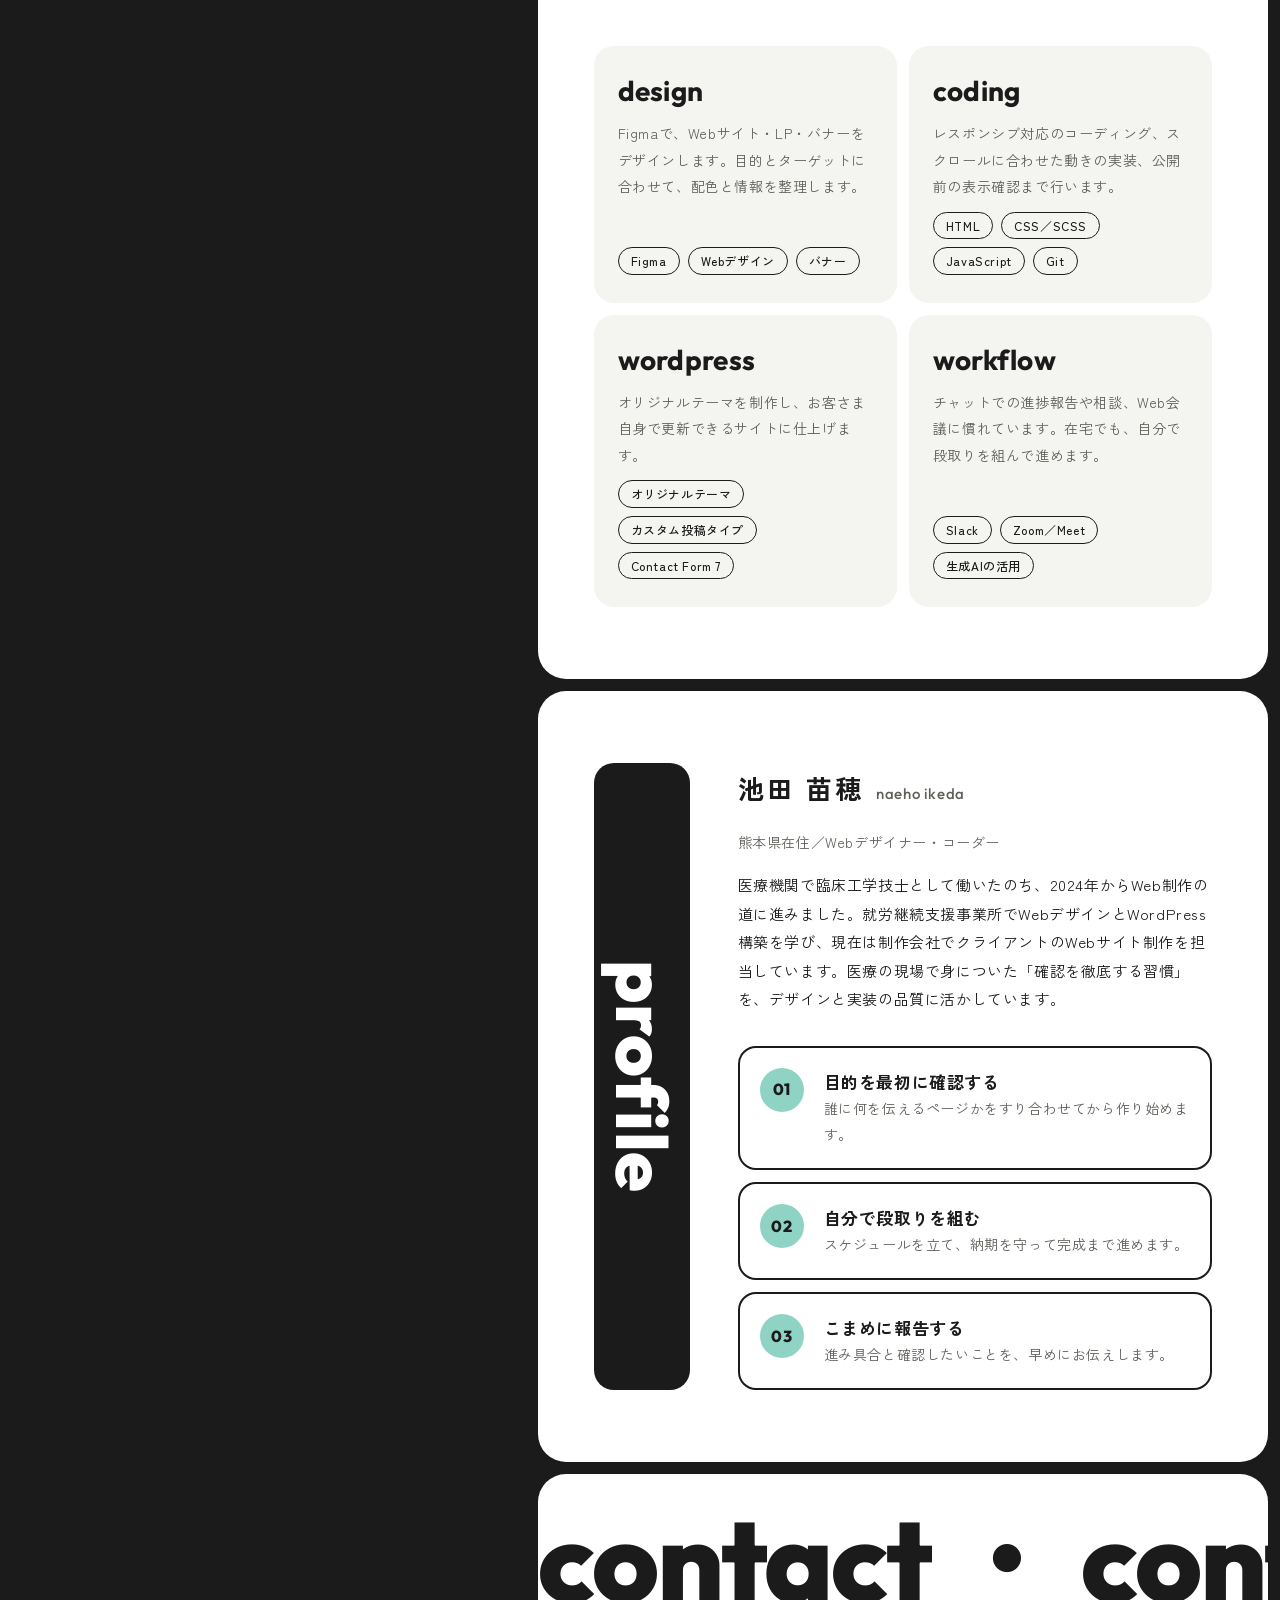
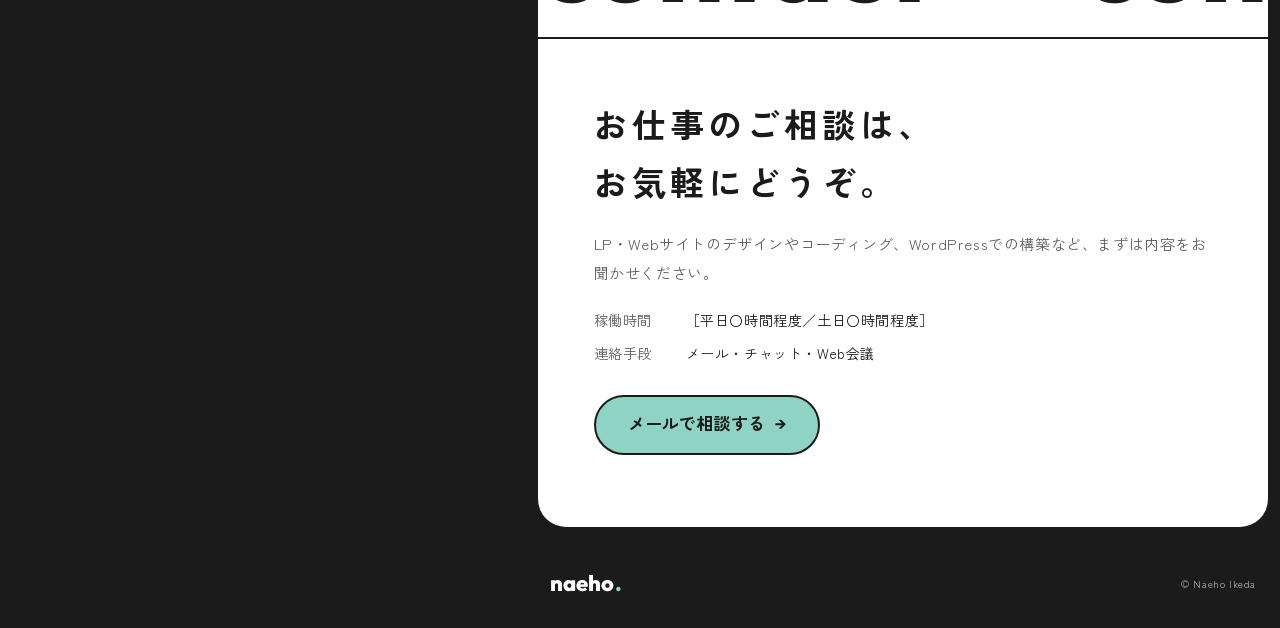
==== commit 0b2b3a0d: "サイトサムネイル修正" ====
--- a/index.html
+++ b/index.html
@@ -123,7 +123,7 @@
           <!-- 01 WRAPLINE -->
           <article class="work" data-reveal>
             <a href="works/wrapline/" class="work__thumb" target="_blank" rel="noopener">
-              <img src="img/works/wrapline.jpg" alt="WRAPLINE LPのファーストビュー" width="1200" height="750" loading="lazy">
+              <img src="img/works/wrapline.jpg?v=20261104" alt="WRAPLINE LPのファーストビュー" width="1200" height="750" loading="lazy">
             </a>
             <div class="work__body">
               <div class="work__meta">
@@ -153,7 +153,7 @@
           <!-- 02 串部硝子店 -->
           <article class="work" data-reveal>
             <a href="https://kushibe-glass.com" class="work__thumb" target="_blank" rel="noopener">
-              <img src="img/works/kushibe.jpg" alt="串部硝子店サイトのトップページ" width="1200" height="750" loading="lazy">
+              <img src="img/works/kushibe.jpg?v=20261104" alt="串部硝子店サイトのトップページ" width="1200" height="750" loading="lazy">
             </a>
             <div class="work__body">
               <div class="work__meta">
@@ -181,7 +181,7 @@
           <!-- 03 LiMoa -->
           <article class="work" data-reveal>
             <a href="https://limoa.net/" class="work__thumb" target="_blank" rel="noopener">
-              <img src="img/works/limoa.jpg" alt="LiMoaサイトのトップページ" width="1200" height="750" loading="lazy">
+              <img src="img/works/limoa.jpg?v=20261104" alt="LiMoaサイトのトップページ" width="1200" height="750" loading="lazy">
             </a>
             <div class="work__body">
               <div class="work__meta">
@@ -209,7 +209,7 @@
           <!-- 04 旭屋 -->
           <article class="work" data-reveal>
             <a href="https://advance-asahiya.com/" class="work__thumb" target="_blank" rel="noopener">
-              <img src="img/works/asahiya.jpg" alt="旭屋サイトのトップページ" width="1200" height="750" loading="lazy">
+              <img src="img/works/asahiya.jpg?v=20261104" alt="旭屋サイトのトップページ" width="1200" height="750" loading="lazy">
             </a>
             <div class="work__body">
               <div class="work__meta">
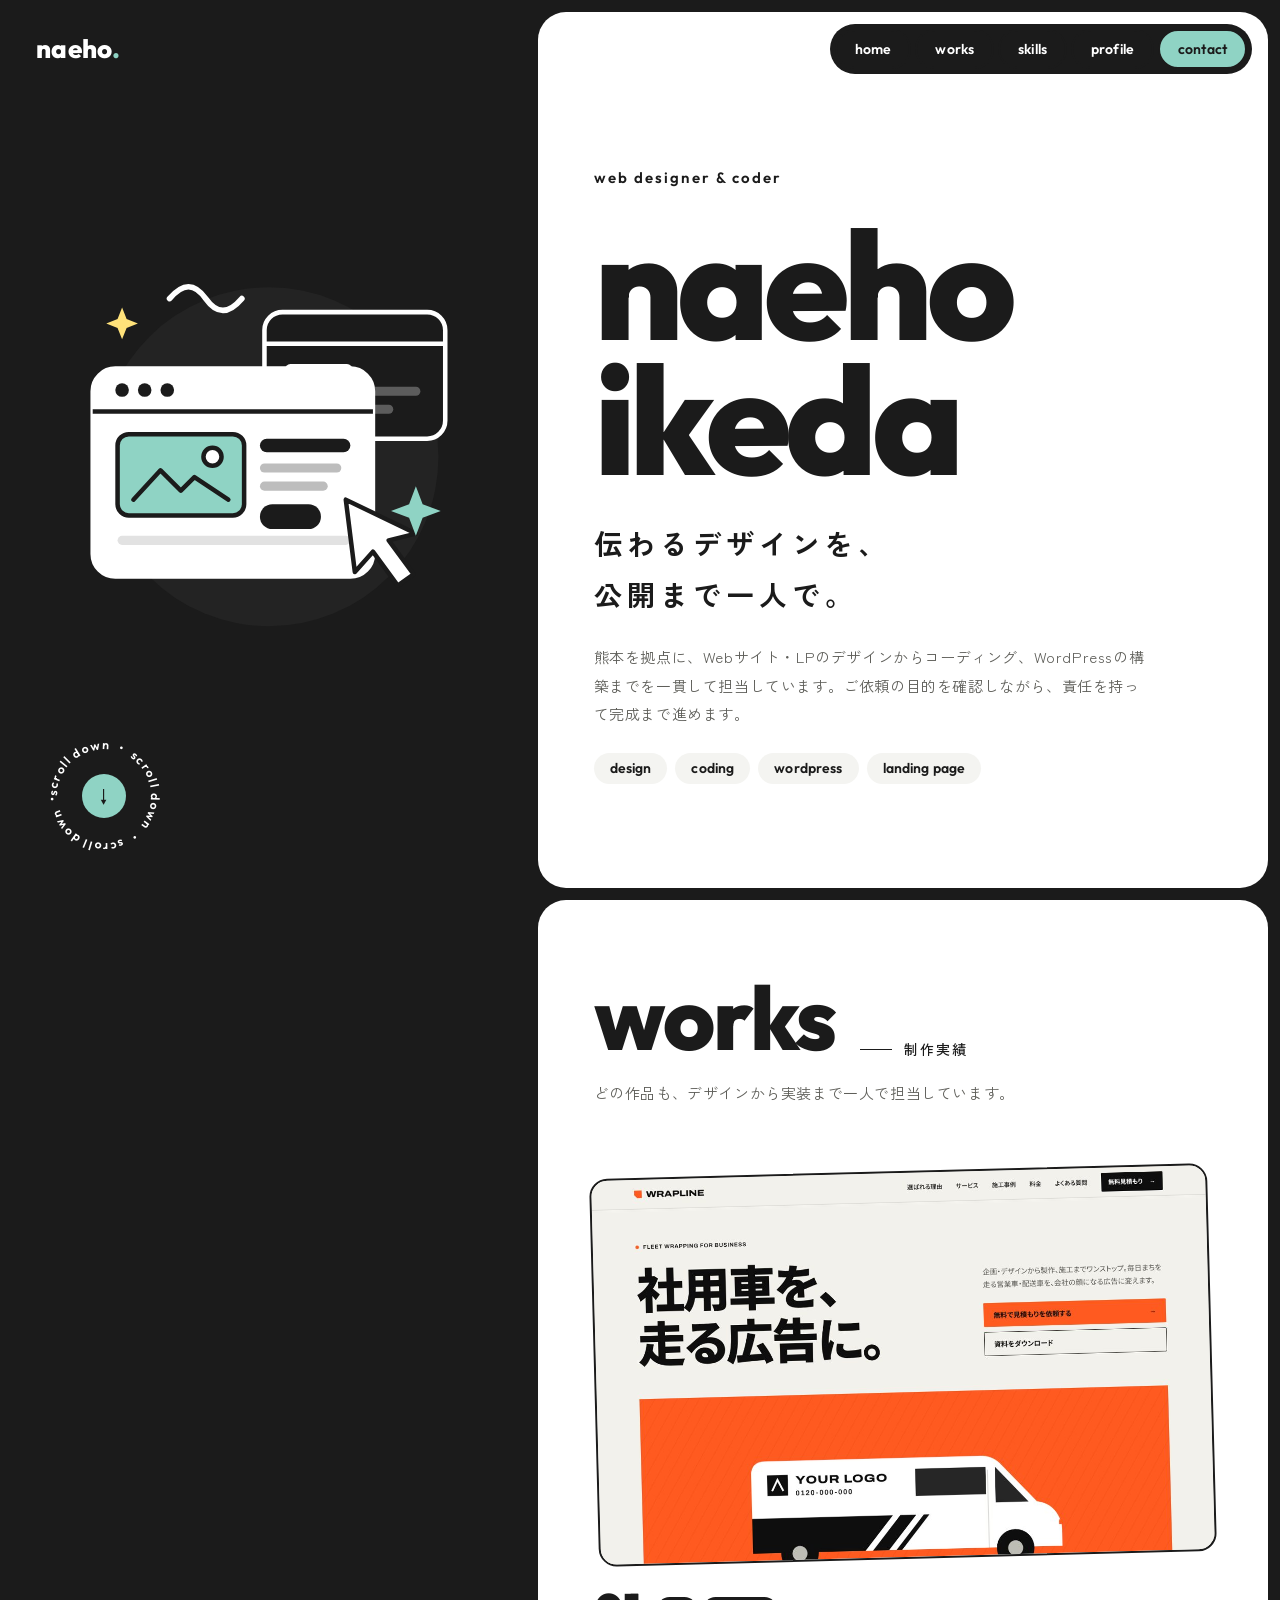
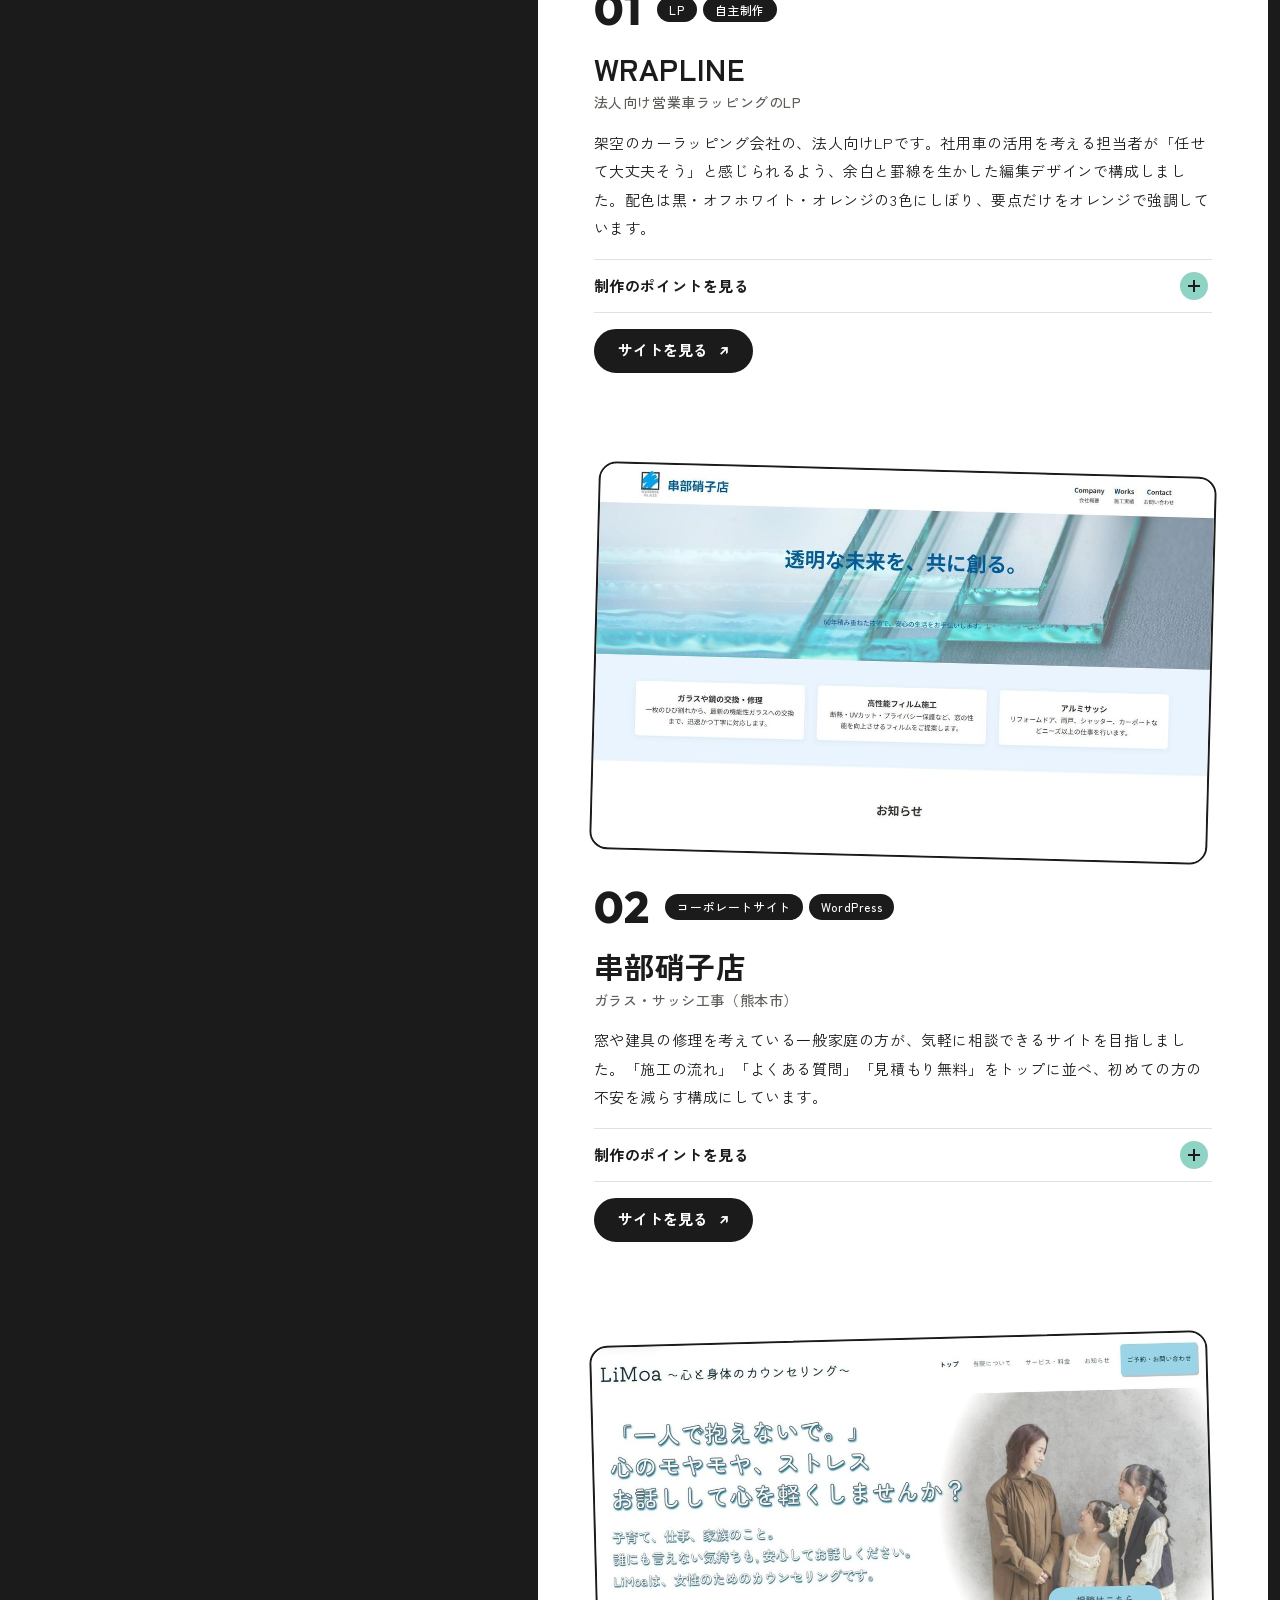
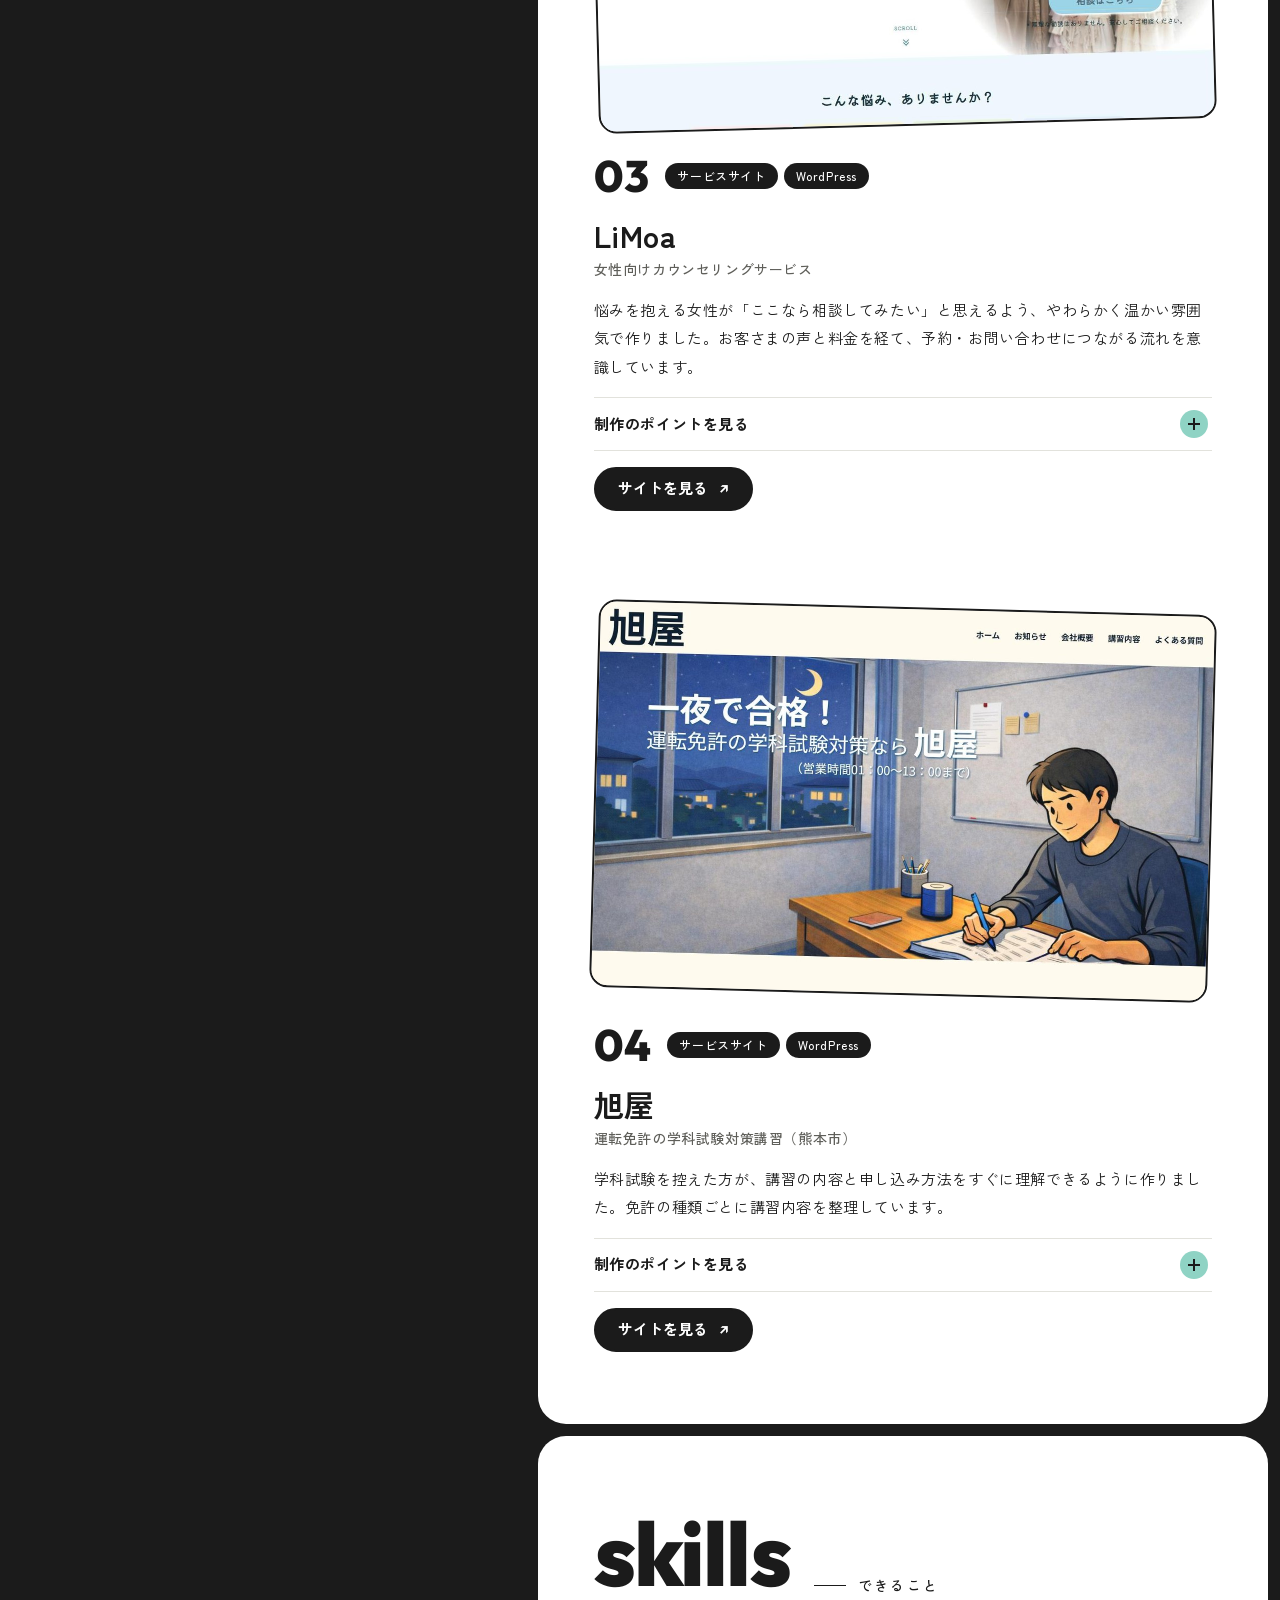
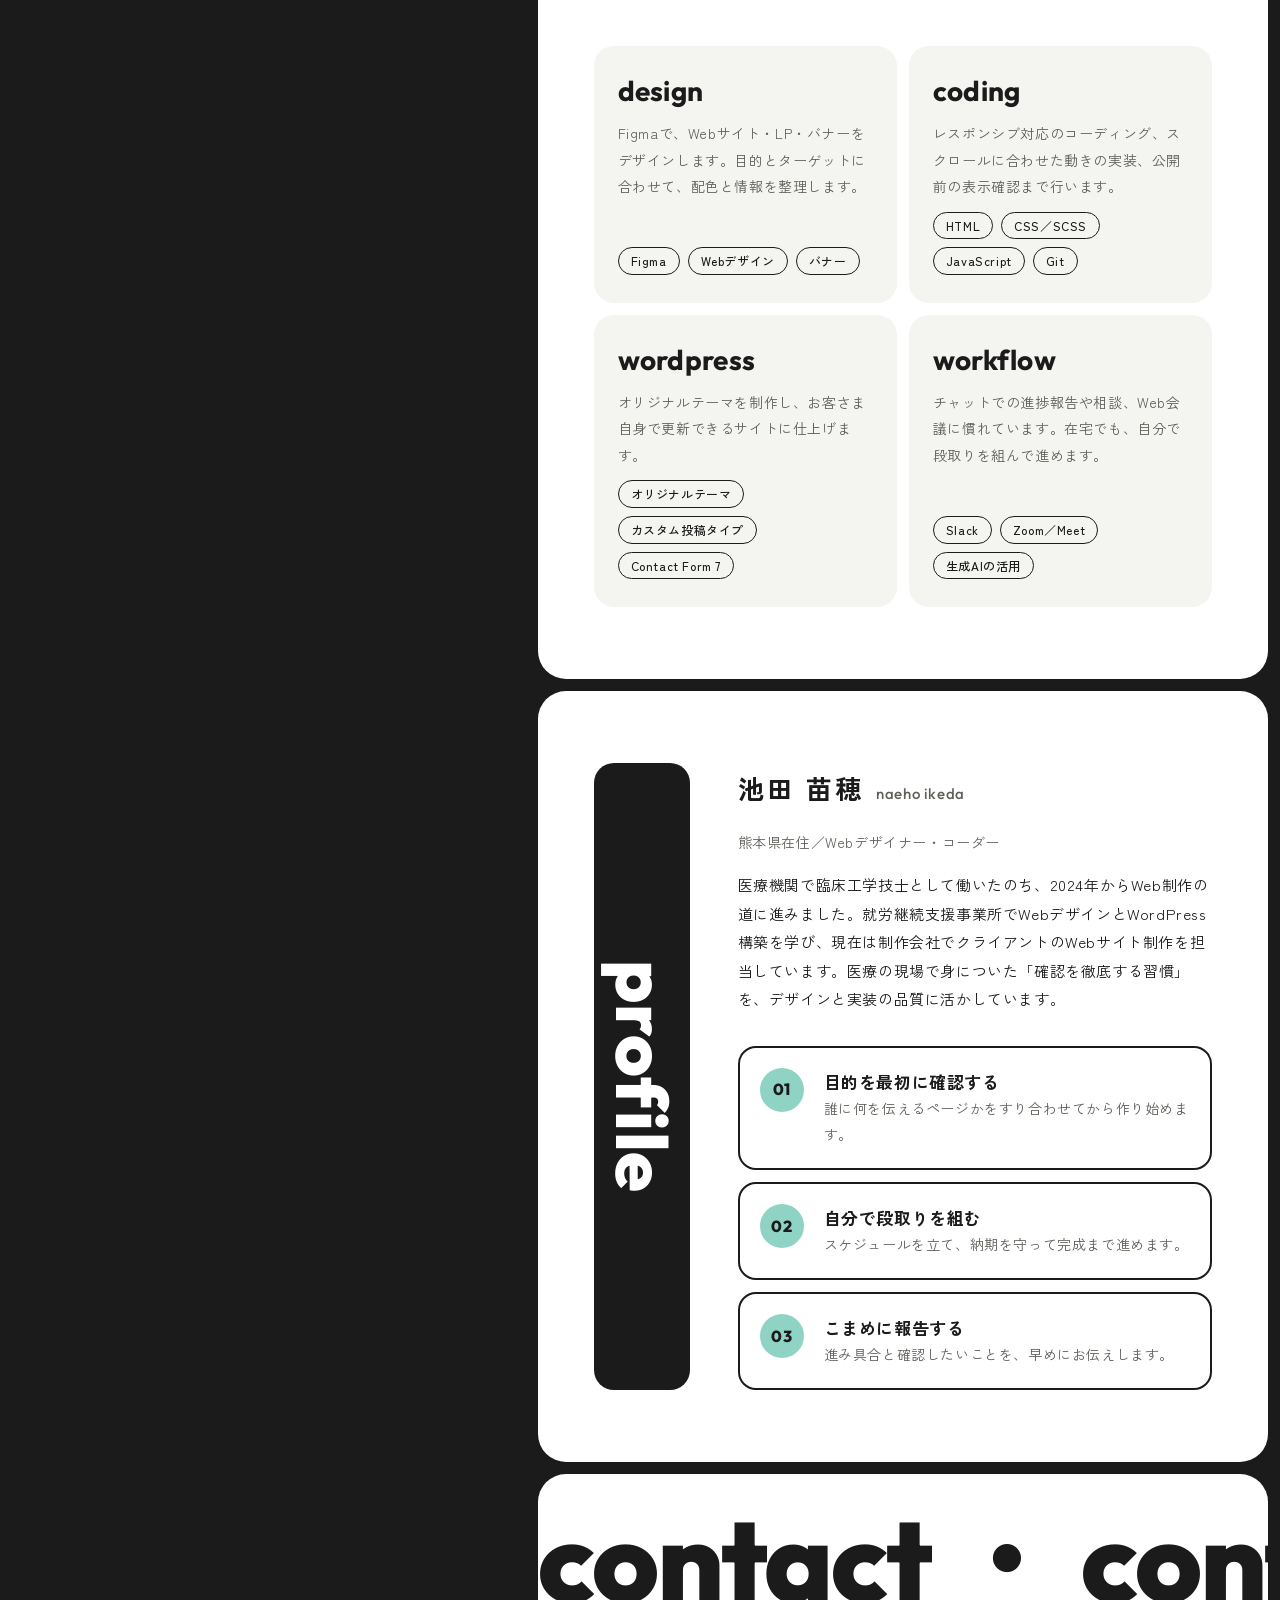
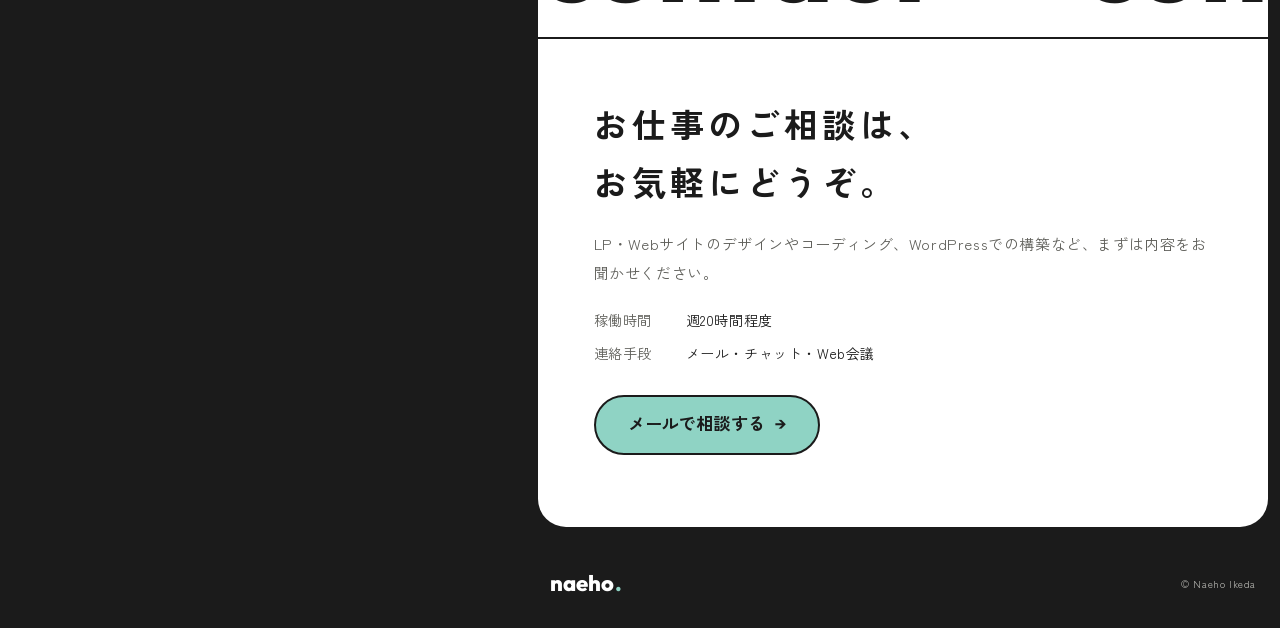
==== commit 8b156ae4: "連絡手段変更" ====
--- a/index.html
+++ b/index.html
@@ -293,11 +293,11 @@
           <h2 class="contact__title" id="contact-title">お仕事のご相談は、<br>お気軽にどうぞ。</h2>
           <p class="contact__text">LP・Webサイトのデザインやコーディング、WordPressでの構築など、まずは内容をお聞かせください。</p>
           <dl class="contact__info">
-            <div><dt>稼働時間</dt><dd>［平日〇時間程度／土日〇時間程度］</dd></div>
+            <div><dt>稼働時間</dt><dd>週20時間程度</dd></div>
             <div><dt>連絡手段</dt><dd>メール・チャット・Web会議</dd></div>
           </dl>
           <!-- ↓ mailto: のあとを、公開してよいメールアドレスに書き換えてください -->
-          <a href="mailto:your-address@example.com" class="pill pill--accent pill--lg">メールで相談する<span aria-hidden="true">→</span></a>
+          <a href="mailto:i.nyume0714@gmail.com" class="pill pill--accent pill--lg">メールで相談する<span aria-hidden="true">→</span></a>
         </div>
       </section>
 
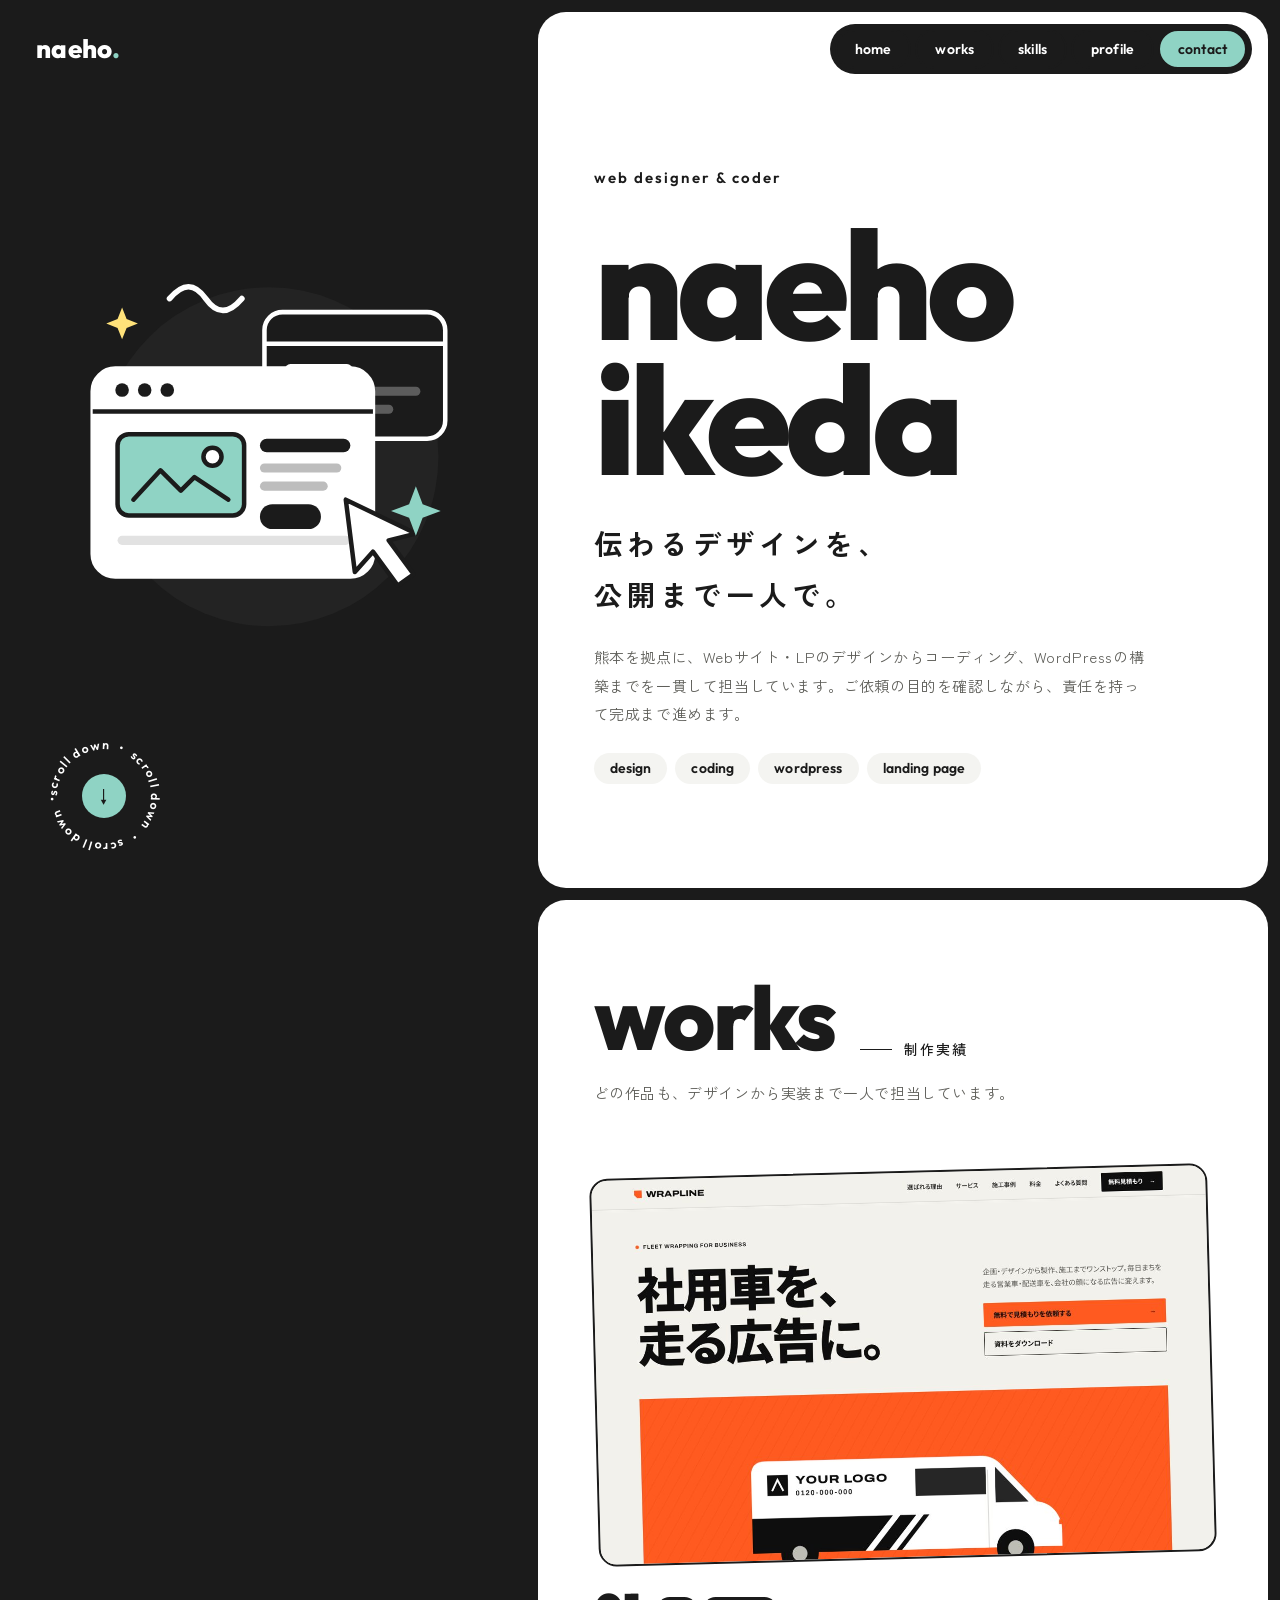
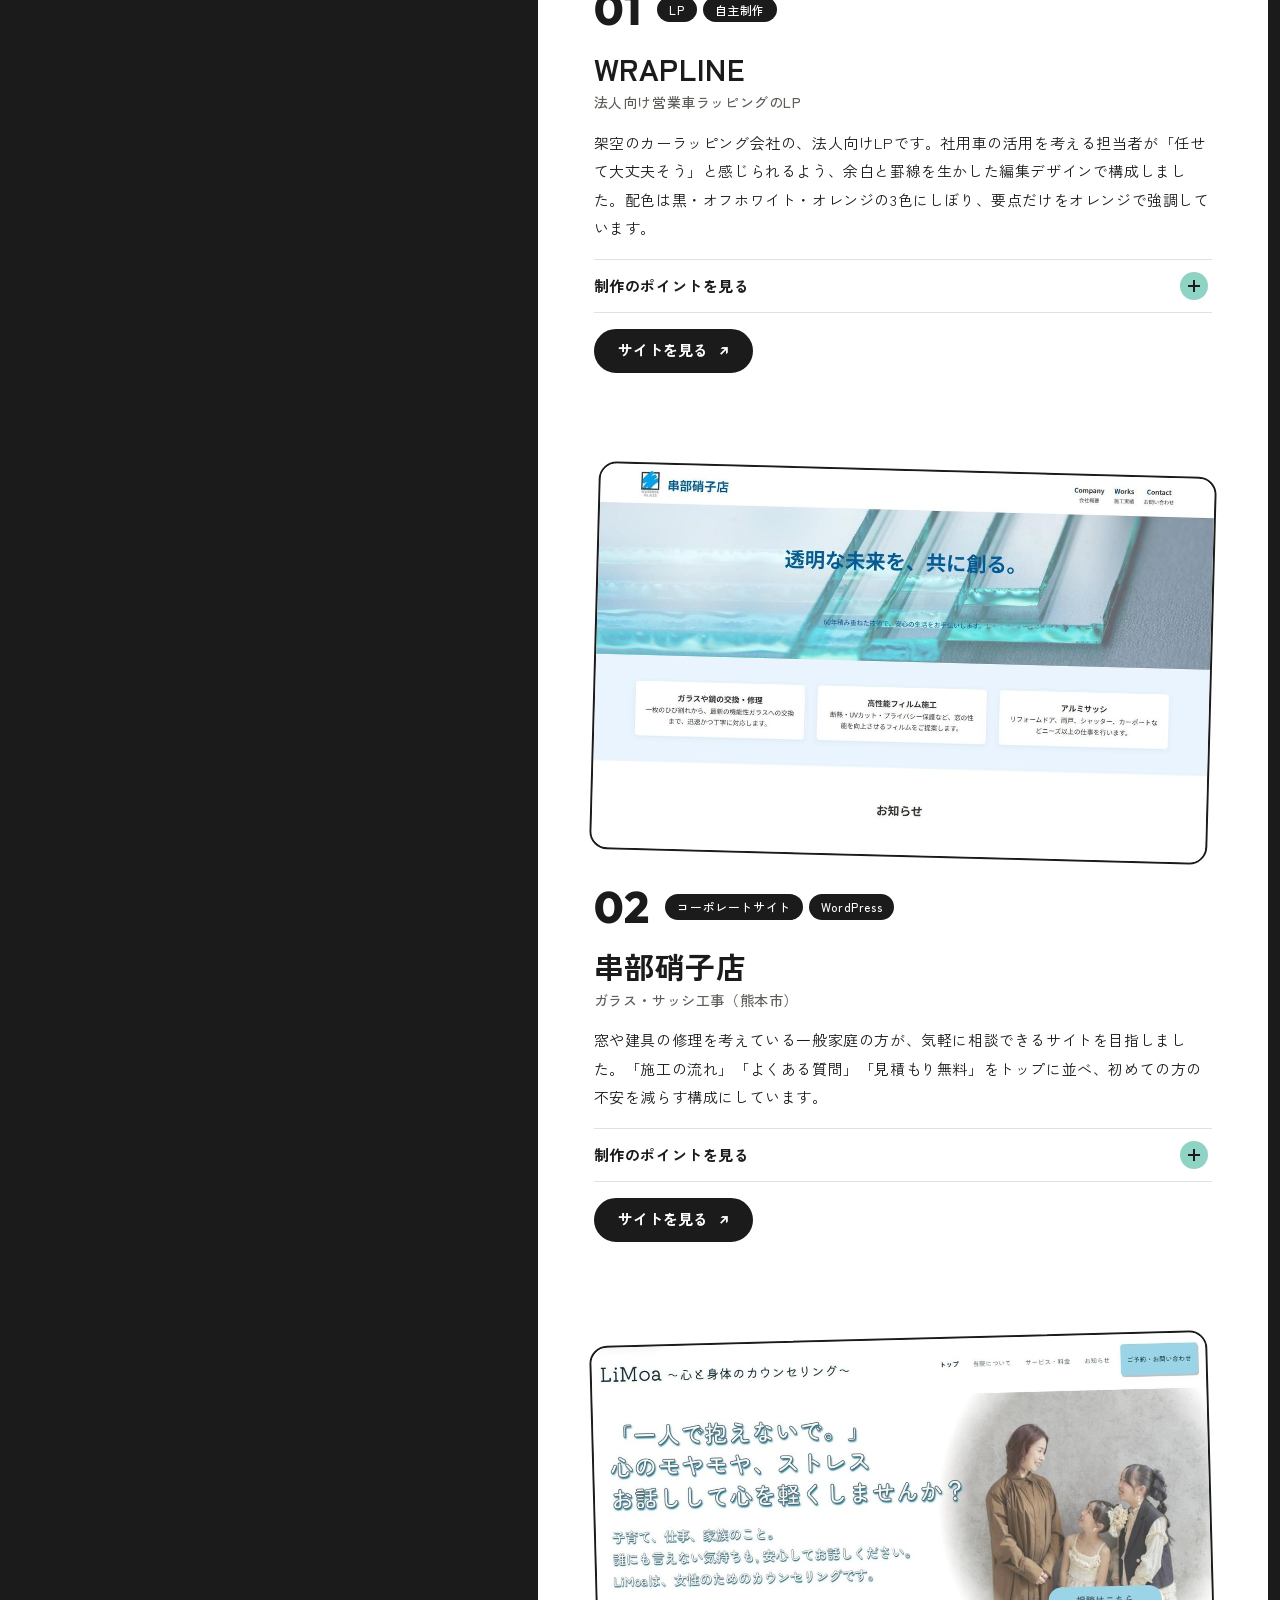
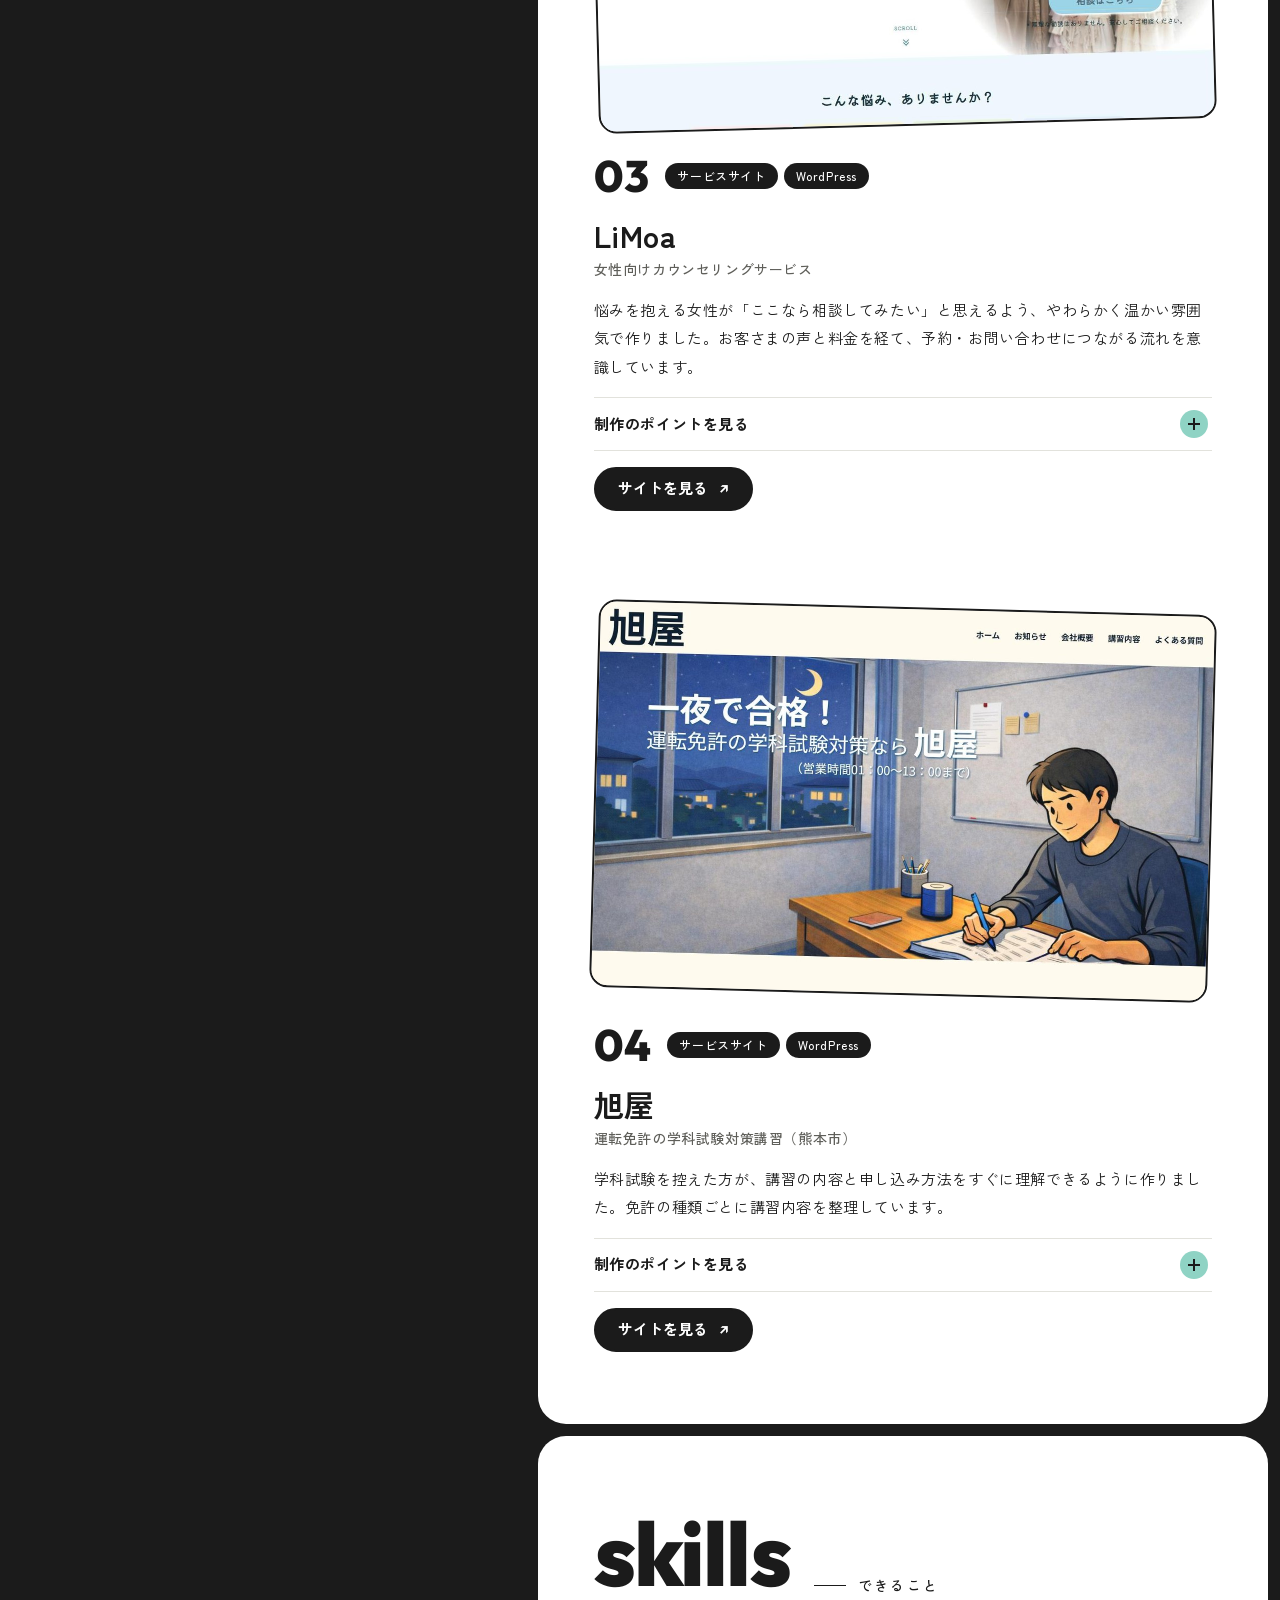
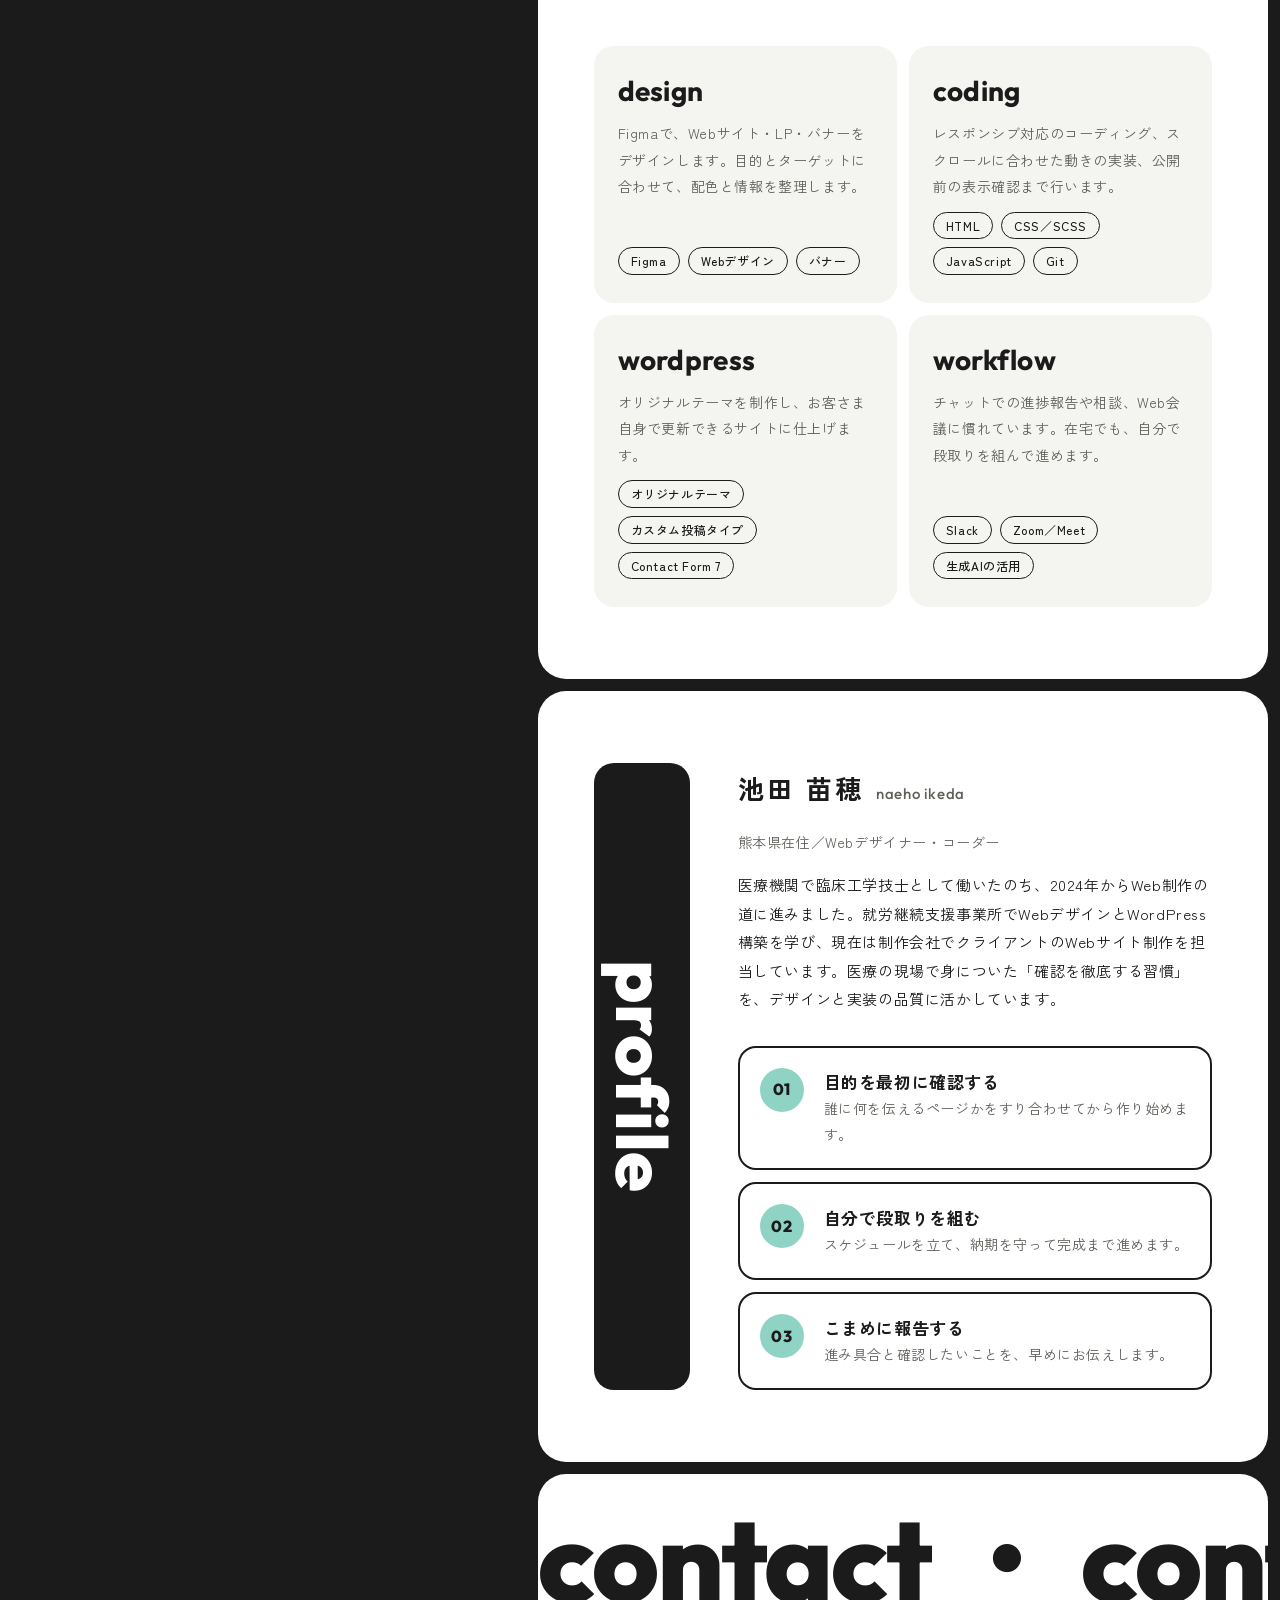
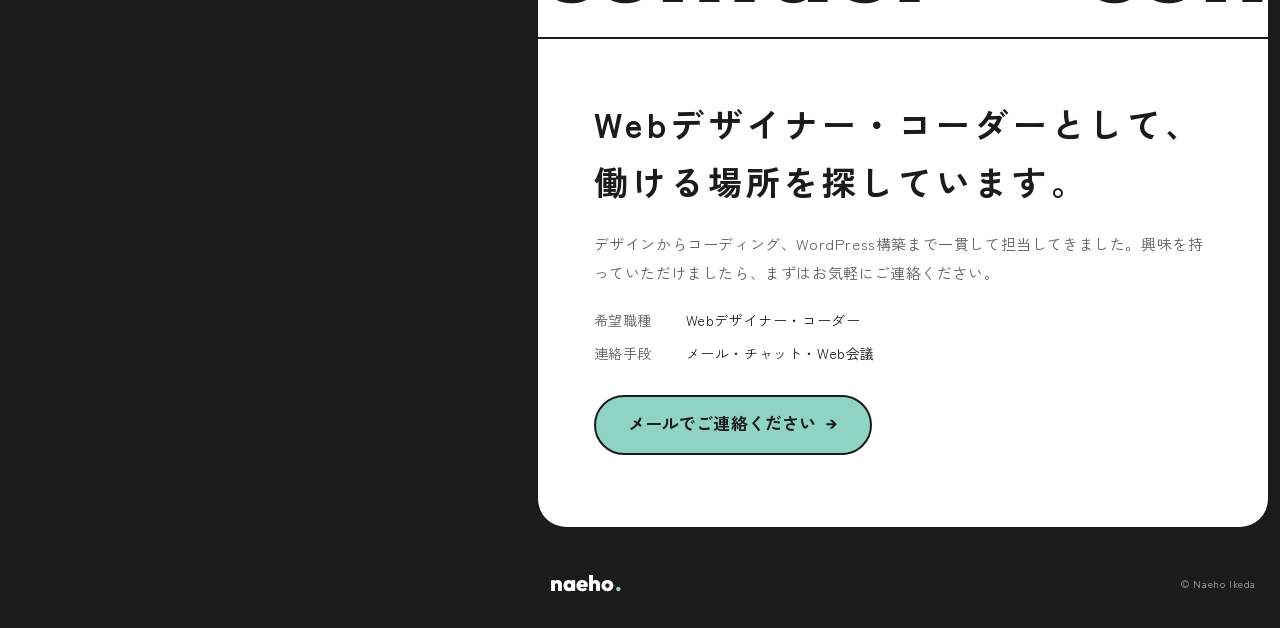
==== commit 7b37b3e6: "コンタクトセクション修正" ====
--- a/index.html
+++ b/index.html
@@ -2,6 +2,19 @@
 <html lang="ja">
 <head>
   <meta charset="UTF-8">
+  <script type="text/javascript">
+    (function(c,l,a,r,i,t,y){
+        c[a]=c[a]||function(){(c[a].q=c[a].q||[]).push(arguments)};
+        t=l.createElement(r);t.async=1;t.src="https://www.clarity.ms/tag/"+i;
+        y=l.getElementsByTagName(r)[0];y.parentNode.insertBefore(t,y);
+    })(window, document, "clarity", "script", "z8lq1ge181");
+  </script>
+  <script async src="https://www.googletagmanager.com/gtm.js?id=GTM-P2P42923"></script>
+  <script>
+    window.dataLayer = window.dataLayer || [];
+    function gtag(){dataLayer.push(arguments);}
+    gtag('js', new Date());
+  </script>
   <meta name="viewport" content="width=device-width, initial-scale=1">
   <title>naeho ikeda｜Webデザイナー・コーダー ポートフォリオ</title>
   <meta name="description" content="熊本のWebデザイナー・コーダー、池田苗穂のポートフォリオ。Webサイト・LPのデザインからコーディング、WordPress構築まで一貫して担当します。">
@@ -143,7 +156,7 @@
                 <dl class="spec">
                   <div><dt>担当</dt><dd>企画・デザイン・コーディング</dd></div>
                   <div><dt>使用技術</dt><dd>HTML／SCSS（BEM）／JavaScript／Lenis／Rellax</dd></div>
-                  <div><dt>期間</dt><dd>［約〇日］</dd></div>
+                  <div><dt>期間</dt><dd>１日</dd></div>
                 </dl>
               </details>
               <a href="works/wrapline/" class="pill pill--dark" target="_blank" rel="noopener">サイトを見る<span aria-hidden="true">↗</span></a>
@@ -171,7 +184,7 @@
                 <dl class="spec">
                   <div><dt>担当</dt><dd>デザイン・コーディング・WordPress構築</dd></div>
                   <div><dt>使用技術</dt><dd>Figma／HTML／SCSS／JavaScript／WordPress</dd></div>
-                  <div><dt>期間</dt><dd>［約〇か月］</dd></div>
+                  <div><dt>期間</dt><dd>約1週間</dd></div>
                 </dl>
               </details>
               <a href="https://kushibe-glass.com" class="pill pill--dark" target="_blank" rel="noopener">サイトを見る<span aria-hidden="true">↗</span></a>
@@ -199,7 +212,7 @@
                 <dl class="spec">
                   <div><dt>担当</dt><dd>デザイン・コーディング・WordPress構築</dd></div>
                   <div><dt>使用技術</dt><dd>Figma／HTML／SCSS／JavaScript／WordPress</dd></div>
-                  <div><dt>期間</dt><dd>［約〇か月］</dd></div>
+                  <div><dt>期間</dt><dd>約2週間</dd></div>
                 </dl>
               </details>
               <a href="https://limoa.net/" class="pill pill--dark" target="_blank" rel="noopener">サイトを見る<span aria-hidden="true">↗</span></a>
@@ -227,7 +240,7 @@
                 <dl class="spec">
                   <div><dt>担当</dt><dd>デザイン・コーディング・WordPress構築</dd></div>
                   <div><dt>使用技術</dt><dd>Figma／HTML／SCSS／JavaScript／WordPress</dd></div>
-                  <div><dt>期間</dt><dd>［約〇か月］</dd></div>
+                  <div><dt>期間</dt><dd>約1週間</dd></div>
                 </dl>
               </details>
               <a href="https://advance-asahiya.com/" class="pill pill--dark" target="_blank" rel="noopener">サイトを見る<span aria-hidden="true">↗</span></a>
@@ -290,14 +303,14 @@
           </div>
         </div>
         <div class="contact__body">
-          <h2 class="contact__title" id="contact-title">お仕事のご相談は、<br>お気軽にどうぞ。</h2>
-          <p class="contact__text">LP・Webサイトのデザインやコーディング、WordPressでの構築など、まずは内容をお聞かせください。</p>
+          <h2 class="contact__title" id="contact-title">Webデザイナー・コーダーとして、<br>働ける場所を探しています。</h2>
+          <p class="contact__text">デザインからコーディング、WordPress構築まで一貫して担当してきました。興味を持っていただけましたら、まずはお気軽にご連絡ください。</p>
           <dl class="contact__info">
-            <div><dt>稼働時間</dt><dd>週20時間程度</dd></div>
+            <div><dt>希望職種</dt><dd>Webデザイナー・コーダー</dd></div>
             <div><dt>連絡手段</dt><dd>メール・チャット・Web会議</dd></div>
           </dl>
           <!-- ↓ mailto: のあとを、公開してよいメールアドレスに書き換えてください -->
-          <a href="mailto:i.nyume0714@gmail.com" class="pill pill--accent pill--lg">メールで相談する<span aria-hidden="true">→</span></a>
+          <a href="mailto:i.nyume0714@gmail.com" class="pill pill--accent pill--lg">メールでご連絡ください<span aria-hidden="true">→</span></a>
         </div>
       </section>
 
